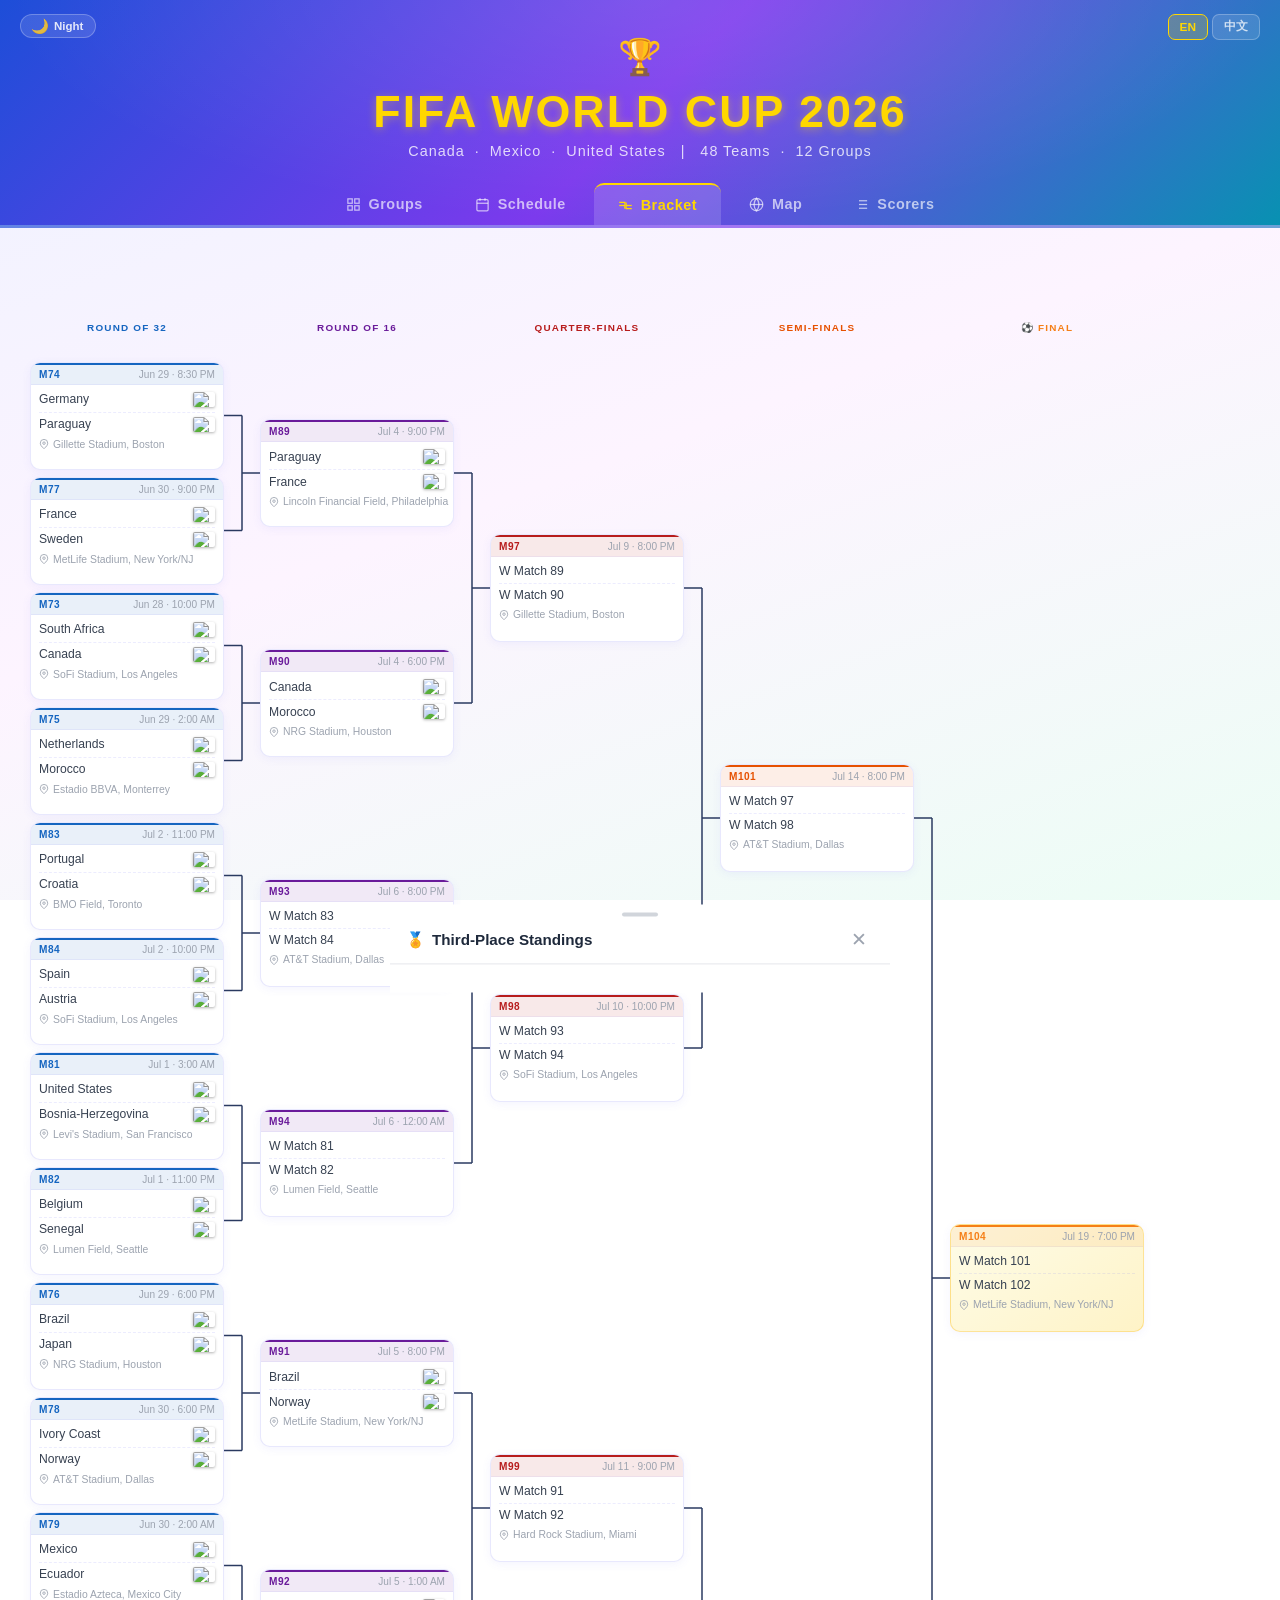
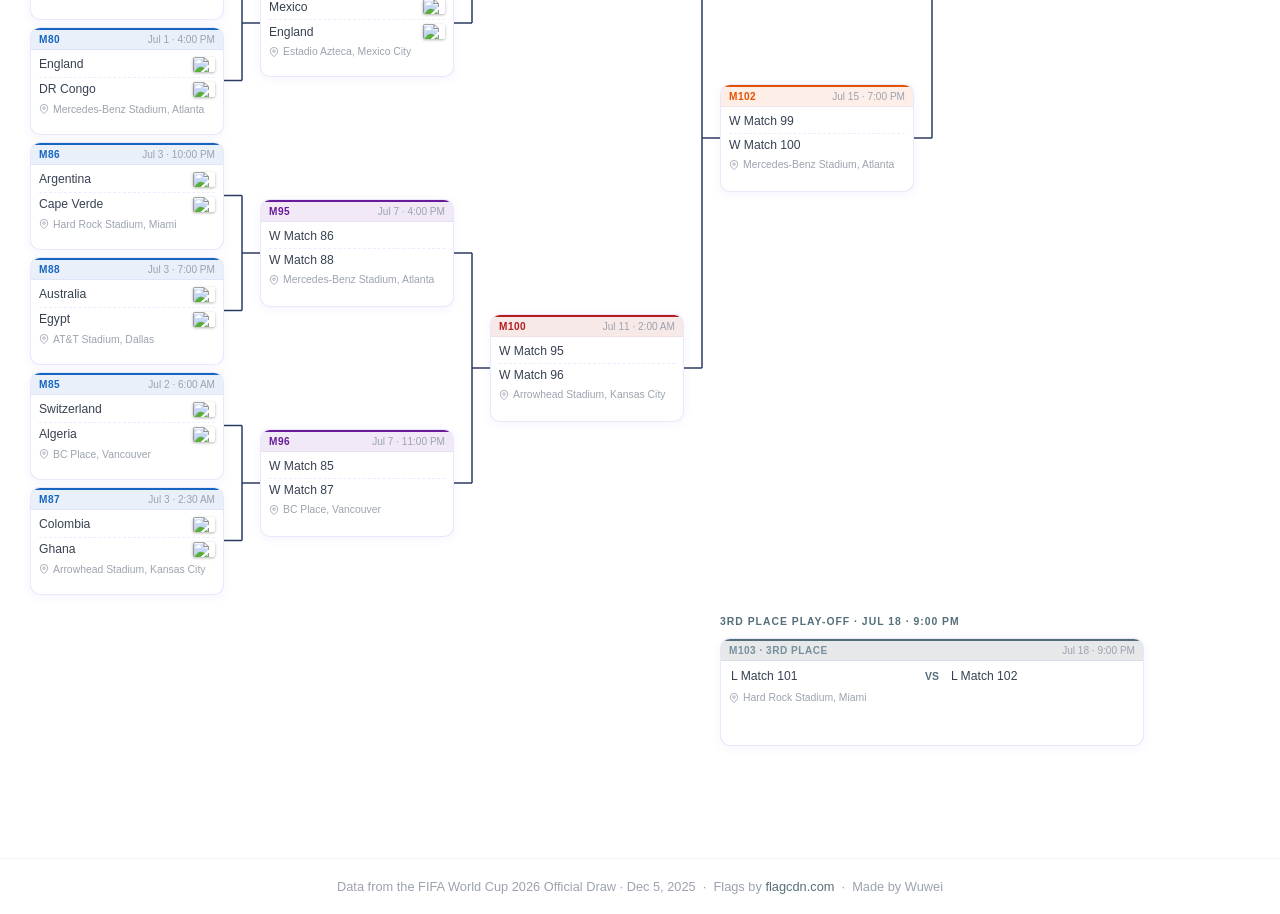
==== index.html @ 242009c0 "chore: add author credit in footer" ====
<!DOCTYPE html>
<html lang="en">
<head>
  <meta charset="UTF-8" />
  <meta name="viewport" content="width=device-width, initial-scale=1.0" />
  <title>FIFA World Cup 2026</title>
<link rel="stylesheet" href="css/style.css?v=20260630" />
  <link rel="stylesheet" href="https://unpkg.com/leaflet@1.9.4/dist/leaflet.css" />
  <script async src="https://pagead2.googlesyndication.com/pagead/js/adsbygoogle.js?client=ca-pub-4025123471197693"
       crossorigin="anonymous"></script>
</head>
<body>
<script>if(localStorage.getItem('wc_theme')==='night')document.body.classList.add('night');</script>

<header>
  <div class="theme-toggle">
    <button class="theme-btn" id="themeBtn" onclick="toggleTheme()">
      <span class="theme-icon">🌙</span>
      <span class="theme-label" id="themeLabel">夜间</span>
    </button>
  </div>
  <div class="lang-toggle" id="langToggle">
    <button class="lang-btn active" data-lang="en">EN</button>
    <button class="lang-btn" data-lang="zh">中文</button>
  </div>
  <div class="header-content">
    <span class="trophy">🏆</span>
    <h1>FIFA WORLD CUP 2026</h1>
    <p id="headerSubtitle">Canada &nbsp;·&nbsp; Mexico &nbsp;·&nbsp; United States &nbsp;&nbsp;|&nbsp;&nbsp; 48 Teams &nbsp;·&nbsp; 12 Groups</p>
  </div>
  <div class="tabs">
    <button class="tab-btn" data-tab="groups">
      <svg width="15" height="15" fill="none" stroke="currentColor" stroke-width="2" viewBox="0 0 24 24"><rect x="3" y="3" width="7" height="7"/><rect x="14" y="3" width="7" height="7"/><rect x="3" y="14" width="7" height="7"/><rect x="14" y="14" width="7" height="7"/></svg>
      <span class="tab-label">Groups</span>
    </button>
    <button class="tab-btn" data-tab="schedule">
      <svg width="15" height="15" fill="none" stroke="currentColor" stroke-width="2" viewBox="0 0 24 24"><rect x="3" y="4" width="18" height="18" rx="2"/><line x1="16" y1="2" x2="16" y2="6"/><line x1="8" y1="2" x2="8" y2="6"/><line x1="3" y1="10" x2="21" y2="10"/></svg>
      <span class="tab-label">Schedule</span>
    </button>
    <button class="tab-btn active" data-tab="bracket">
      <svg width="15" height="15" fill="none" stroke="currentColor" stroke-width="2" viewBox="0 0 24 24"><polyline points="22 17 13 17 13 7"/><polyline points="2 7 11 7 11 17"/><line x1="13" y1="12" x2="22" y2="12"/><line x1="2" y1="12" x2="11" y2="12"/></svg>
      <span class="tab-label">Bracket</span>
    </button>
    <button class="tab-btn" data-tab="map">
      <svg width="15" height="15" fill="none" stroke="currentColor" stroke-width="2" viewBox="0 0 24 24"><circle cx="12" cy="12" r="10"/><line x1="2" y1="12" x2="22" y2="12"/><path d="M12 2a15.3 15.3 0 014 10 15.3 15.3 0 01-4 10 15.3 15.3 0 01-4-10 15.3 15.3 0 014-10z"/></svg>
      <span class="tab-label">Map</span>
    </button>
    <button class="tab-btn" data-tab="scorers">
      <svg width="15" height="15" fill="none" stroke="currentColor" stroke-width="2" viewBox="0 0 24 24"><line x1="8" y1="6" x2="21" y2="6"/><line x1="8" y1="12" x2="21" y2="12"/><line x1="8" y1="18" x2="21" y2="18"/><line x1="3" y1="6" x2="3.01" y2="6"/><line x1="3" y1="12" x2="3.01" y2="12"/><line x1="3" y1="18" x2="3.01" y2="18"/></svg>
      <span class="tab-label">Scorers</span>
    </button>
  </div>
</header>

<div id="matchday-strip" class="matchday-strip" style="display:none"></div>

<main>

  <!-- ── GROUPS VIEW ── -->
  <div class="view" id="view-groups">
    <button class="t3-bar-btn" onclick="openThirdsPanel()">
      <svg width="18" height="18" fill="none" stroke="currentColor" stroke-width="2.2" viewBox="0 0 24 24"><rect x="2" y="10" width="6" height="12" rx="1"/><rect x="9" y="4" width="6" height="18" rx="1"/><rect x="16" y="7" width="6" height="15" rx="1"/></svg>
      <span class="t3-bar-main" id="t3-bar-label">3rd Place Standings &nbsp;·&nbsp; Top 8 advance to knockout</span>
      <span class="t3-bar-arr">›</span>
    </button>
    <p class="hint">Click any group card to see the match schedule</p>
    <div class="grid">

      <div class="group-card g-a" data-group="A">
        <div class="group-header"><div class="group-letter">A</div><div><div class="group-title">Group A</div></div></div>
        <div class="card-footer"><svg width="12" height="12" fill="none" stroke="currentColor" stroke-width="2" viewBox="0 0 24 24"><circle cx="12" cy="12" r="10"/><polyline points="12 6 12 12 16 14"/></svg>Jun 11 – Jun 24</div>
      </div>

      <div class="group-card g-b" data-group="B">
        <div class="group-header"><div class="group-letter">B</div><div><div class="group-title">Group B</div></div></div>
        <div class="card-footer"><svg width="12" height="12" fill="none" stroke="currentColor" stroke-width="2" viewBox="0 0 24 24"><circle cx="12" cy="12" r="10"/><polyline points="12 6 12 12 16 14"/></svg>Jun 12 – Jun 24</div>
      </div>

      <div class="group-card g-c" data-group="C">
        <div class="group-header"><div class="group-letter">C</div><div><div class="group-title">Group C</div></div></div>
        <div class="card-footer"><svg width="12" height="12" fill="none" stroke="currentColor" stroke-width="2" viewBox="0 0 24 24"><circle cx="12" cy="12" r="10"/><polyline points="12 6 12 12 16 14"/></svg>Jun 13 – Jun 24</div>
      </div>

      <div class="group-card g-d" data-group="D">
        <div class="group-header"><div class="group-letter">D</div><div><div class="group-title">Group D</div></div></div>
        <div class="card-footer"><svg width="12" height="12" fill="none" stroke="currentColor" stroke-width="2" viewBox="0 0 24 24"><circle cx="12" cy="12" r="10"/><polyline points="12 6 12 12 16 14"/></svg>Jun 12 – Jun 25</div>
      </div>

      <div class="group-card g-e" data-group="E">
        <div class="group-header"><div class="group-letter">E</div><div><div class="group-title">Group E</div></div></div>
        <div class="card-footer"><svg width="12" height="12" fill="none" stroke="currentColor" stroke-width="2" viewBox="0 0 24 24"><circle cx="12" cy="12" r="10"/><polyline points="12 6 12 12 16 14"/></svg>Jun 14 – Jun 25</div>
      </div>

      <div class="group-card g-f" data-group="F">
        <div class="group-header"><div class="group-letter">F</div><div><div class="group-title">Group F</div></div></div>
        <div class="card-footer"><svg width="12" height="12" fill="none" stroke="currentColor" stroke-width="2" viewBox="0 0 24 24"><circle cx="12" cy="12" r="10"/><polyline points="12 6 12 12 16 14"/></svg>Jun 14 – Jun 25</div>
      </div>

      <div class="group-card g-g" data-group="G">
        <div class="group-header"><div class="group-letter">G</div><div><div class="group-title">Group G</div></div></div>
        <div class="card-footer"><svg width="12" height="12" fill="none" stroke="currentColor" stroke-width="2" viewBox="0 0 24 24"><circle cx="12" cy="12" r="10"/><polyline points="12 6 12 12 16 14"/></svg>Jun 15 – Jun 26</div>
      </div>

      <div class="group-card g-h" data-group="H">
        <div class="group-header"><div class="group-letter">H</div><div><div class="group-title">Group H</div></div></div>
        <div class="card-footer"><svg width="12" height="12" fill="none" stroke="currentColor" stroke-width="2" viewBox="0 0 24 24"><circle cx="12" cy="12" r="10"/><polyline points="12 6 12 12 16 14"/></svg>Jun 15 – Jun 26</div>
      </div>

      <div class="group-card g-i" data-group="I">
        <div class="group-header"><div class="group-letter">I</div><div><div class="group-title">Group I</div></div></div>
        <div class="card-footer"><svg width="12" height="12" fill="none" stroke="currentColor" stroke-width="2" viewBox="0 0 24 24"><circle cx="12" cy="12" r="10"/><polyline points="12 6 12 12 16 14"/></svg>Jun 16 – Jun 26</div>
      </div>

      <div class="group-card g-j" data-group="J">
        <div class="group-header"><div class="group-letter">J</div><div><div class="group-title">Group J</div></div></div>
        <div class="card-footer"><svg width="12" height="12" fill="none" stroke="currentColor" stroke-width="2" viewBox="0 0 24 24"><circle cx="12" cy="12" r="10"/><polyline points="12 6 12 12 16 14"/></svg>Jun 16 – Jun 27</div>
      </div>

      <div class="group-card g-k" data-group="K">
        <div class="group-header"><div class="group-letter">K</div><div><div class="group-title">Group K</div></div></div>
        <div class="card-footer"><svg width="12" height="12" fill="none" stroke="currentColor" stroke-width="2" viewBox="0 0 24 24"><circle cx="12" cy="12" r="10"/><polyline points="12 6 12 12 16 14"/></svg>Jun 17 – Jun 27</div>
      </div>

      <div class="group-card g-l" data-group="L">
        <div class="group-header"><div class="group-letter">L</div><div><div class="group-title">Group L</div></div></div>
        <div class="card-footer"><svg width="12" height="12" fill="none" stroke="currentColor" stroke-width="2" viewBox="0 0 24 24"><circle cx="12" cy="12" r="10"/><polyline points="12 6 12 12 16 14"/></svg>Jun 17 – Jun 27</div>
      </div>

    </div>
  </div>

  <!-- ── SCHEDULE VIEW ── -->
  <div class="view" id="view-schedule"></div>

  <!-- ── BRACKET VIEW ── -->
  <div class="view active" id="view-bracket"></div>

  <!-- ── SCORERS VIEW ── -->
  <div class="view" id="view-scorers"></div>

  <!-- ── MAP VIEW ── -->
  <div class="view" id="view-map">
    <div id="map-sidebar">
      <div id="map-sidebar-content"></div>
    </div>
    <div id="wc-map"></div>
  </div>

</main>

<!-- MODAL -->
<div class="overlay" id="overlay">
  <div class="modal">
    <div class="modal-header">
      <div class="modal-letter" id="modalLetter"></div>
      <div class="modal-title"><h2 id="modalTitle"></h2><p id="modalSubtitle"></p></div>
      <button class="modal-close" id="modalClose">&#x2715;</button>
    </div>
    <div class="standings-section">
      <h3 id="standingsTitle">Standings</h3>
      <div id="standingsTable"></div>
    </div>
    <div class="matches-section">
      <h3 id="matchScheduleH3">Match Schedule (local time)</h3>
      <div id="matchList"></div>
    </div>
  </div>
</div>

<footer>
  Data from the FIFA World Cup 2026 Official Draw · Dec 5, 2025 &nbsp;·&nbsp;
  Flags by <a href="https://flagcdn.com" style="color:#546e7a;text-decoration:none">flagcdn.com</a>
  &nbsp;·&nbsp; Made by Wuwei
</footer>

<!-- FLIGHT PICKER MODAL -->
<div class="overlay" id="flightPickerOverlay">
  <div class="modal fp-modal">
    <div class="modal-header">
      <div class="modal-letter" style="background:linear-gradient(135deg,#4f46e5,#7c3aed);font-size:1.3rem;line-height:1">✈️</div>
      <div class="modal-title">
        <h2 id="fpTitle">Book Flights</h2>
        <p id="fpSub">Choose your departure airport</p>
      </div>
      <button class="modal-close" id="flightPickerClose">×</button>
    </div>
    <div class="fp-body">
      <div class="fp-dest-row">
        <span class="fp-dest-icon">🏟️</span>
        <div>
          <div class="fp-dest-label" id="fpDestLabel">Flying to</div>
          <div class="fp-dest-city" id="fpDestCity">—</div>
        </div>
      </div>
      <label class="fp-field-label" for="fpDepSelect" id="fpDepLabel">Departure City</label>
      <div class="fp-select-wrap">
        <select id="fpDepSelect" class="fp-select"></select>
        <svg class="fp-chevron" width="14" height="14" fill="none" stroke="currentColor" stroke-width="2.5" viewBox="0 0 24 24"><polyline points="6 9 12 15 18 9"/></svg>
      </div>
      <label class="fp-remember-row">
        <input type="checkbox" id="fpRemember">
        <span id="fpRememberLabel">Remember my departure city</span>
      </label>
      <button class="fp-go-btn" onclick="doFlightSearch()" id="fpGoBtn">🔍 Search Flights</button>
    </div>
  </div>
</div>

<!-- BRACKET TOOLTIP -->
<div id="ticket-tip" class="ticket-tip">
  <div class="tip-header">🎫 Ticket Info</div>
  <div class="tip-price">From <span id="tip-amount"></span></div>
  <div class="tip-cats">Multiple price categories available</div>
  <div class="tip-actions">
    <a id="tip-link"   href="#" class="tip-btn"             target="_blank" rel="noopener">🎫 Tickets</a>
    <a id="tip-hotel"  href="#" class="tip-btn tip-hotel-btn"  target="_blank" rel="noopener">🏨 Hotel</a>
    <a id="tip-flight" href="#" class="tip-btn tip-flight-btn" onclick="event.preventDefault();closeTicketTip();openFlightPicker(this.dataset.dest,this.dataset.date)">✈️ Flights</a>
  </div>
</div>

<!-- THIRDS PANEL -->
<div id="thirds-overlay" class="thirds-overlay" onclick="closeThirdsPanel()"></div>
<div id="thirds-panel" class="thirds-panel">
  <div class="t3-drag-handle"></div>
  <div class="t3-panel-hd">
    <div class="t3-panel-title">
      <span>🏅</span><span id="thirds-panel-title">Third-Place Standings</span>
    </div>
    <button class="t3-close-btn" onclick="closeThirdsPanel()">&#x2715;</button>
  </div>
  <div id="thirds-content" class="t3-content"></div>
</div>

<!-- Scripts load order: data → helpers → views → app → map → scorers → thirds -->
<script src="https://unpkg.com/leaflet@1.9.4/dist/leaflet.js"></script>
<script src="js/data.js?v=20260630"></script>
<script src="js/helpers.js?v=20260630"></script>
<script src="js/schedule.js?v=20260630"></script>
<script src="js/bracket.js?v=20260630"></script>
<script src="js/scorers.js?v=20260630"></script>
<script src="js/thirds.js?v=20260630"></script>
<script src="js/app.js?v=20260630"></script>
<script src="js/map.js?v=20260630"></script>

</body>
</html>
---- css/style.css ----
* { box-sizing: border-box; margin: 0; padding: 0; }
body {
  font-family: 'Segoe UI', Arial, sans-serif;
  background: linear-gradient(160deg, #eef2ff 0%, #fdf4ff 50%, #ecfdf5 100%);
  background-attachment: fixed;
  color: #1e2a5e;
  min-height: 100vh;
}

/* ── HEADER ─────────────────────────────────── */
header {
  background: linear-gradient(135deg, #1d4ed8 0%, #7c3aed 50%, #0891b2 100%);
  padding: 36px 20px 0; text-align: center;
  border-bottom: 3px solid rgba(255,255,255,.3); position: relative; overflow: hidden;
}
header::before {
  content:''; position:absolute; inset:0;
  background: radial-gradient(ellipse at 50% 0%, rgba(255,255,255,.12) 0%, transparent 70%);
  pointer-events:none;
}
.header-content { position: relative; }
.trophy { font-size: 2.2rem; display: block; margin-bottom: 8px; }
header h1 {
  font-size: clamp(1.6rem,4.5vw,2.8rem); font-weight: 800; letter-spacing: 2px;
  color: #ffd700; text-shadow: 0 2px 10px rgba(255,215,0,.4);
}
header p { margin-top: 6px; font-size: .9rem; color: rgba(255,255,255,.8); letter-spacing: 1px; position: relative; }

/* ── LANGUAGE TOGGLE ────────────────────────── */
.lang-toggle {
  position: absolute;
  top: 14px;
  right: 20px;
  display: flex;
  gap: 4px;
  z-index: 10;
}
.lang-btn {
  background: rgba(255,255,255,.12);
  border: 1px solid rgba(255,255,255,.25);
  color: rgba(255,255,255,.75);
  border-radius: 7px;
  padding: 4px 11px;
  font-size: .74rem;
  font-weight: 700;
  cursor: pointer;
  font-family: inherit;
  transition: background .15s, border-color .15s, color .15s;
}
.lang-btn:hover { color: #fff; border-color: rgba(255,255,255,.5); }
.lang-btn.active {
  background: rgba(255,215,0,.2);
  border-color: #ffd700;
  color: #ffd700;
}

/* ── TABS ────────────────────────────────────── */
.tabs { display: flex; justify-content: center; gap: 4px; margin-top: 24px; position: relative; }
.tab-btn {
  background: transparent; border: none; color: rgba(255,255,255,.65);
  font-size: .9rem; font-weight: 600; letter-spacing: .5px;
  padding: 12px 24px; cursor: pointer; border-radius: 10px 10px 0 0;
  transition: background .2s, color .2s; display: flex; align-items: center; gap: 8px;
}
.tab-btn:hover { color: #fff; background: rgba(255,255,255,.1); }
.tab-btn.active { color: #ffd700; background: rgba(255,255,255,.15); border-top: 2px solid #ffd700; }

/* ── MAIN ────────────────────────────────────── */
main { max-width: 1400px; margin: 0 auto; padding: 36px 20px 60px; }
.view { display: none; }
.view.active { display: block; }
.hint { text-align: center; color: #9ca3af; font-size: .82rem; margin-bottom: 28px; letter-spacing: .4px; }

/* ── STANDINGS (mini on card + full in modal) ─── */
.standings-mini { overflow-x: auto; }
/* Mini standings — proper <table> so columns auto-align */
.sm-table { width: 100%; border-collapse: collapse; font-size: 1rem; }
.sm-table thead th {
  font-size: .8rem; font-weight: 700; text-transform: uppercase; letter-spacing: .4px;
  color: #9ca3af; text-align: center; padding: 10px 6px 8px;
  border-bottom: 1px solid rgba(99,102,241,.08); white-space: nowrap;
}
.sm-table .smt-c-pos  { width: 20px; }
.sm-table .smt-c-team { text-align: left; padding-left: 10px; width: auto; }
.sm-table .smt-c-pts  { width: 36px; }
.sm-table tbody tr { border-bottom: 1px solid rgba(99,102,241,.05); transition: background .15s; }
.sm-table tbody tr:last-child { border-bottom: none; }
.sm-table tbody tr.sq1,
.sm-table tbody tr.sq2 { border-left: 3px solid #16a34a; }
.sm-table tbody tr.sq3 { border-left: 3px solid #d97706; }
.sm-table tbody tr.sq4 { border-left: 3px solid transparent; }
.sm-table tbody tr:hover { background: rgba(99,102,241,.04); }
.sm-table tbody td { padding: 10px 5px; text-align: center; }
.smt-pos { font-size: .9rem; font-weight: 800; color: #9ca3af; }
.smt-pos.sq1, .smt-pos.sq2 { color: #16a34a; }
.smt-pos.sq3 { color: #d97706; }
.smt-team { text-align: left !important; padding-left: 10px !important; }
.smt-team-inner { display: flex; align-items: center; gap: 7px; }
.sm-flag { width: 30px; height: 20px; object-fit: cover; border-radius: 2px; flex-shrink: 0; }
.sm-name { font-size: 1rem; color: #374151; overflow: hidden; text-overflow: ellipsis; white-space: nowrap; }
.sm-host { font-size: .62rem; background: #ffd700; color: #000; padding: 1px 5px; border-radius: 20px; font-weight: 800; letter-spacing: .3px; white-space: nowrap; flex-shrink: 0; }
.st-host { font-size: .58rem; background: #ffd700; color: #000; padding: 1px 6px; border-radius: 20px; font-weight: 800; letter-spacing: .3px; white-space: nowrap; flex-shrink: 0; }
.smt-gd { font-weight: 600; color: #374151; }
.smt-pts { font-weight: 800; color: #4f46e5; }

.standings-section { padding: 18px 24px 4px; border-bottom: 1px solid rgba(99,102,241,.08); }
.standings-section > h3 {
  font-size: .7rem; font-weight: 700; text-transform: uppercase;
  letter-spacing: 1.5px; color: #9ca3af; margin-bottom: 10px;
}
.st-table { width: 100%; border-collapse: collapse; font-size: .82rem; }
.st-table thead tr { border-bottom: 1px solid rgba(99,102,241,.12); }
.st-table thead th {
  font-size: .63rem; font-weight: 700; text-transform: uppercase;
  letter-spacing: .5px; color: #9ca3af; padding: 4px 6px;
  text-align: center; white-space: nowrap;
}
.st-table thead th.st-th-team { text-align: left; }
.st-table tbody tr { border-bottom: 1px solid rgba(99,102,241,.06); transition: background .15s; }
.st-table tbody tr:last-child { border-bottom: none; }
.st-table tbody tr:hover { background: rgba(99,102,241,.04); }
.st-table tbody tr.sq1 { border-left: 3px solid #16a34a; }
.st-table tbody tr.sq2 { border-left: 3px solid #16a34a; }
.st-table tbody tr.sq3 { border-left: 3px solid #d97706; }
.st-table tbody tr.sq4 { border-left: 3px solid transparent; }
.st-table tbody td { padding: 7px 6px; text-align: center; color: #374151; }
.st-pos { font-weight: 700; color: #9ca3af; }
.st-td-team { text-align: left !important; }
.st-team-inner { display: flex; align-items: center; gap: 7px; }
.st-flag { width: 24px; height: 16px; object-fit: cover; border-radius: 2px; flex-shrink: 0; }
.st-team-inner span { font-weight: 500; color: #1e2a5e; }
.st-gd { font-weight: 600; }
.st-pts { font-weight: 800 !important; color: #4f46e5 !important; }

/* ── GROUP CARDS ─────────────────────────────── */
.grid { display: grid; grid-template-columns: repeat(auto-fill, minmax(360px,1fr)); gap: 24px; }
.group-card {
  background: #ffffff; border: 1px solid rgba(99,102,241,.15);
  border-radius: 16px; overflow: hidden; transition: transform .25s, box-shadow .25s; cursor: pointer;
  box-shadow: 0 4px 20px rgba(99,102,241,.08);
}
.group-card:hover { transform: translateY(-6px); box-shadow: 0 16px 40px rgba(99,102,241,.18), 0 0 0 2px rgba(99,102,241,.25); }
.group-header { padding: 16px 20px 12px; display: flex; align-items: center; gap: 14px; border-bottom: 1px solid rgba(99,102,241,.1); }
.group-letter { width:56px; height:56px; border-radius:50%; display:flex; align-items:center; justify-content:center; font-size:1.6rem; font-weight:800; flex-shrink:0; }
.group-title { font-size: 1.3rem; font-weight: 700; color: #1e2a5e; letter-spacing: .5px; }
.group-subtitle { font-size: .88rem; color: #818cf8; margin-top: 2px; }
.team-list { list-style: none; padding: 8px 0; }
.team-item { display:flex; align-items:center; gap:12px; padding:10px 20px; transition:background .2s; }
.team-item:hover { background: rgba(99,102,241,.04); }
.team-flag { width:36px; height:24px; object-fit:cover; border-radius:3px; flex-shrink:0; box-shadow:0 1px 4px rgba(0,0,0,.15); }
.team-name { font-size: .95rem; color: #374151; }
.host-badge { font-size:.65rem; background:#ffd700; color:#000; padding:1px 6px; border-radius:20px; font-weight:700; letter-spacing:.5px; margin-left:auto; }
.card-footer { padding:12px 20px 16px; border-top:1px solid rgba(99,102,241,.06); display:flex; align-items:center; gap:6px; color:#9ca3af; font-size:1rem; }
.g-a .group-letter{background:#b71c1c;color:#fff} .g-b .group-letter{background:#e65100;color:#fff}
.g-c .group-letter{background:#1b5e20;color:#fff} .g-d .group-letter{background:#0d47a1;color:#fff}
.g-e .group-letter{background:#4a148c;color:#fff} .g-f .group-letter{background:#006064;color:#fff}
.g-g .group-letter{background:#880e4f;color:#fff} .g-h .group-letter{background:#33691e;color:#fff}
.g-i .group-letter{background:#1a237e;color:#fff} .g-j .group-letter{background:#bf360c;color:#fff}
.g-k .group-letter{background:#37474f;color:#fff} .g-l .group-letter{background:#004d40;color:#fff}

/* ── SCHEDULE VIEW ───────────────────────────── */
.filter-row { display:flex; align-items:center; gap:14px; margin-bottom:30px; flex-wrap:wrap; }
.filter-label { font-size:.75rem; font-weight:700; text-transform:uppercase; letter-spacing:1px; color:#6b7280; white-space:nowrap; }
.dropdown-wrapper { position: relative; }
.dropdown-trigger {
  display:flex; align-items:center; gap:8px; background:#ffffff; border:1px solid rgba(99,102,241,.2);
  color:#374151; font-size:.88rem; font-weight:600; padding:9px 16px; border-radius:10px;
  cursor:pointer; transition:border-color .18s,background .18s; min-width:200px; justify-content:space-between;
}
.dropdown-trigger:hover, .dropdown-trigger.open { background:#f5f3ff; border-color:#818cf8; }
.dropdown-trigger.has-selection { border-color:#4f46e5; color:#4f46e5; }
.dropdown-trigger .trigger-left { display:flex; align-items:center; gap:7px; }
.chevron { transition:transform .2s; flex-shrink:0; opacity:.6; }
.dropdown-trigger.open .chevron { transform: rotate(180deg); }
.dropdown-panel {
  position:absolute; top:calc(100% + 6px); left:0; min-width:260px; background:#ffffff;
  border:1px solid rgba(99,102,241,.2); border-radius:14px; box-shadow:0 16px 40px rgba(99,102,241,.15);
  z-index:50; overflow:hidden; display:none; max-height:380px; overflow-y:auto;
}
.dropdown-panel.open { display:block; }
.dropdown-actions { display:flex; gap:8px; padding:12px 14px; border-bottom:1px solid rgba(99,102,241,.1); }
.dd-action { background:#f0f0ff; border:1px solid rgba(99,102,241,.15); color:#6366f1; font-size:.74rem; font-weight:600; padding:4px 12px; border-radius:6px; cursor:pointer; transition:background .15s,color .15s; }
.dd-action:hover { background:#ede9fe; color:#4f46e5; }
.dropdown-group { padding:8px 0; border-bottom:1px solid rgba(99,102,241,.06); }
.dropdown-group:last-child { border-bottom:none; }
.group-header-dd { display:flex; align-items:center; gap:8px; padding:6px 14px 4px; font-size:.7rem; font-weight:700; text-transform:uppercase; letter-spacing:1px; color:#9ca3af; }
.group-header-dd img { width:18px; height:12px; object-fit:cover; border-radius:2px; }
.city-option { display:flex; align-items:center; gap:10px; padding:7px 14px; cursor:pointer; transition:background .15s; }
.city-option:hover { background: rgba(99,102,241,.04); }
.city-option input[type=checkbox] { width:15px; height:15px; accent-color:#4f46e5; cursor:pointer; flex-shrink:0; }
.city-option .city-name { font-size:.85rem; color:#374151; flex:1; }
.city-count { font-size:.72rem; color:#9ca3af; background:#f0f0ff; padding:1px 7px; border-radius:10px; }
.selected-tags { display:flex; flex-wrap:wrap; gap:6px; margin-top:6px; }
.selected-tag { display:flex; align-items:center; gap:5px; background:#ede9fe; border:1px solid #a5b4fc; color:#4f46e5; font-size:.74rem; font-weight:600; padding:3px 8px 3px 10px; border-radius:20px; }
.tag-remove { cursor:pointer; opacity:.6; font-size:.85rem; line-height:1; padding:0 1px; transition:opacity .15s; }
.tag-remove:hover { opacity:1; }
.date-tag { display:flex; align-items:center; gap:5px; background:#ccfbf1; border:1px solid #5eead4; color:#0f766e; font-size:.74rem; font-weight:600; padding:3px 8px 3px 10px; border-radius:20px; }

.schedule-day { margin-bottom: 36px; }
.day-header { display:flex; align-items:center; gap:16px; margin-bottom:16px; }
.day-header-clickable { cursor: pointer; user-select: none; }
.day-chevron { flex-shrink: 0; color: #9ca3af; transition: transform .2s; }
.day-past:not(.collapsed) .day-chevron { transform: rotate(180deg); }
.day-past.collapsed .schedule-matches { display: none; }
.day-past.collapsed { margin-bottom: 12px; }
.day-past .day-label { opacity: .65; }
.sched-score { font-size: 1.15rem; font-weight: 900; color: #4f46e5; letter-spacing: 1px; background: #ede9fe; padding: 2px 8px; border-radius: 6px; }
.sched-vs.is-score { font-size: 1.5rem; font-weight: 900; color: #4f46e5; background: #ede9fe; padding: 4px 14px; border-radius: 8px; letter-spacing: 1px; }
.match-score { font-size: 1.1rem; font-weight: 800; color: #4f46e5; padding: 0 8px; }
.day-label { background:linear-gradient(135deg,#4f46e5,#7c3aed); border:1px solid #818cf8; border-radius:10px; padding:8px 18px; min-width:120px; text-align:center; }
.day-label .weekday { font-size:.7rem; text-transform:uppercase; letter-spacing:1px; color:rgba(255,255,255,.8); }
.day-label .date-str { font-size:1.05rem; font-weight:700; color:#fff; margin-top:2px; }
.day-divider { flex:1; height:1px; background:linear-gradient(to right,rgba(99,102,241,.3),transparent); }
.day-count { font-size:.75rem; color:#9ca3af; white-space:nowrap; }

.schedule-matches { display:grid; grid-template-columns:repeat(auto-fill,minmax(340px,1fr)); gap:12px; }
.sched-card { background:#ffffff; border:1px solid rgba(99,102,241,.12); border-radius:14px; padding:14px 16px; transition:border-color .2s,transform .2s; box-shadow:0 2px 12px rgba(99,102,241,.06); }
.sched-card:hover { border-color:#818cf8; transform:translateY(-2px); box-shadow:0 8px 24px rgba(99,102,241,.12); }
.sched-top { display:flex; align-items:center; justify-content:space-between; margin-bottom:12px; }
.group-pill { font-size:.65rem; font-weight:700; letter-spacing:1px; padding:2px 9px; border-radius:20px; color:#fff; }
.sched-time { font-size:.8rem; font-weight:600; color:#4f46e5; }
.sched-teams { display:flex; align-items:center; gap:10px; margin-bottom:10px; }
.sched-team { display:flex; align-items:center; gap:8px; flex:1; }
.sched-team.right { justify-content:flex-end; }
.sched-team img { width:32px; height:21px; object-fit:cover; border-radius:3px; flex-shrink:0; box-shadow:0 1px 4px rgba(0,0,0,.15); }
.sched-team span { font-size:.88rem; font-weight:600; color:#1e2a5e; }
.sched-vs { font-size:.72rem; font-weight:700; color:#9ca3af; background:#f3f4f6; padding:3px 8px; border-radius:6px; flex-shrink:0; }
.sched-venue { display:flex; align-items:center; gap:5px; font-size:.76rem; color:#9ca3af; flex-wrap:wrap; }
.venue-stadium { color:#4f46e5; font-weight:600; }
.venue-sep     { color:#d1d5db; }
.venue-city    { color:#9ca3af; }
.meta-item .venue-stadium { color:#4f46e5; font-weight:600; }
.meta-item .venue-city    { color:#9ca3af; }

.stage-divider { display:flex; align-items:center; gap:16px; margin: 40px 0 32px; }
.stage-divider-line { flex:1; height:1px; background:linear-gradient(to right,transparent,rgba(99,102,241,.3),transparent); }
.stage-divider-label { font-size:.7rem; font-weight:700; text-transform:uppercase; letter-spacing:2px; color:#4f46e5; white-space:nowrap; padding:6px 14px; border:1px solid rgba(99,102,241,.25); border-radius:20px; }

.no-results { text-align:center; padding:60px 20px; color:#9ca3af; font-size:.95rem; }

.hide-finished-row { margin-bottom:18px; }
.hide-finished-btn {
  background: none;
  border: 1px solid rgba(99,102,241,.3);
  color: #6b7280;
  border-radius: 20px;
  padding: 5px 16px;
  font-size: .78rem;
  font-family: inherit;
  cursor: pointer;
  transition: all .15s;
}
.hide-finished-btn:hover { border-color:#4f46e5; color:#4f46e5; }
.hide-finished-btn.active { background:#4f46e5; border-color:#4f46e5; color:#fff; }

/* ── BRACKET VIEW ────────────────────────────── */
.bracket-outer { overflow-x: auto; overflow-y: auto; padding: 50px 10px 40px; }
.bracket-wrap { position: relative; }

.br-round-label {
  position: absolute; text-align: center;
  font-size: .62rem; font-weight: 700; text-transform: uppercase; letter-spacing: 1.2px;
}

.br-card {
  position: absolute; background: #ffffff; border: 1px solid rgba(99,102,241,.15);
  border-radius: 10px; overflow: hidden; transition: border-color .2s, box-shadow .2s; cursor: default;
  box-shadow: 0 2px 10px rgba(99,102,241,.07);
}
.br-card:hover { border-color: #818cf8; box-shadow: 0 4px 16px rgba(99,102,241,.15); }
.br-card-header { display:flex; justify-content:space-between; align-items:center; padding:4px 8px; font-size:.63rem; border-bottom: 1px solid rgba(99,102,241,.08); }
.br-match-id { font-weight:800; letter-spacing:.5px; }
.br-match-date { color:#9ca3af; }
.br-card-teams { padding: 5px 8px 2px; }
.br-team { display:flex; align-items:center; justify-content:space-between; gap:4px; font-size:.76rem; color:#374151; padding:2px 0; }
.br-team + .br-team { border-top:1px dashed rgba(99,102,241,.12); margin-top:3px; padding-top:4px; }
.br-team-name { white-space:nowrap; overflow:hidden; text-overflow:ellipsis; min-width:0; flex:1; }
.br-team-flag { width:22px; height:15px; object-fit:cover; border-radius:2px; box-shadow:0 1px 3px rgba(0,0,0,.3); flex-shrink:0; }
.br-venue { display:flex; align-items:center; gap:4px; font-size:.65rem; color:#9ca3af; padding:3px 8px 5px; white-space:nowrap; overflow:hidden; text-overflow:ellipsis; }
.br-final-card { background: linear-gradient(145deg,#fefce8,#fef3c7); border-color:#fbbf2466; }
.br-final-card .br-card-header { background: rgba(251,191,36,.1); }
.br-3rd-section { position: absolute; }
.br-3rd-label { font-size:.62rem; font-weight:700; color:#9ca3af; text-transform:uppercase; letter-spacing:1px; }

/* ── MODAL ───────────────────────────────────── */
.overlay { position:fixed; inset:0; background:rgba(30,42,94,.55); backdrop-filter:blur(4px); z-index:100; display:flex; align-items:center; justify-content:center; padding:20px; opacity:0; pointer-events:none; transition:opacity .25s; }
.overlay.open { opacity:1; pointer-events:all; }
.modal { background:#ffffff; border:1px solid rgba(99,102,241,.2); border-radius:20px; width:100%; max-width:620px; max-height:90vh; overflow-y:auto; transform:translateY(20px) scale(.97); transition:transform .25s; box-shadow:0 24px 60px rgba(99,102,241,.15); }
.overlay.open .modal { transform:translateY(0) scale(1); }
.modal-header { padding:22px 24px 18px; display:flex; align-items:center; gap:16px; border-bottom:1px solid rgba(99,102,241,.12); position:sticky; top:0; background:#ffffff; z-index:1; }
.modal-letter { width:52px; height:52px; border-radius:50%; display:flex; align-items:center; justify-content:center; font-size:1.5rem; font-weight:800; flex-shrink:0; }
.modal-title { flex:1; }
.modal-title h2 { font-size:1.2rem; font-weight:700; color:#1e2a5e; }
.modal-title p { font-size:.8rem; color:#818cf8; margin-top:3px; }
.modal-close { background:#f0f0ff; border:none; color:#6366f1; width:36px; height:36px; border-radius:50%; font-size:1.2rem; cursor:pointer; display:flex; align-items:center; justify-content:center; transition:background .2s,color .2s; flex-shrink:0; }
.modal-close:hover { background:#ede9fe; color:#4f46e5; }
.matches-section { padding:20px 24px 24px; }
.matches-section h3 { font-size:.7rem; font-weight:700; text-transform:uppercase; letter-spacing:1.5px; color:#9ca3af; margin-bottom:14px; }
.match-card { background:#f8f9ff; border:1px solid rgba(99,102,241,.1); border-radius:12px; padding:14px 16px; margin-bottom:10px; transition:border-color .2s; }
.match-card:last-child { margin-bottom:0; }
.match-card:hover { border-color:#818cf8; }
.match-teams { display:flex; align-items:center; gap:10px; margin-bottom:10px; }
.match-team { display:flex; align-items:center; gap:8px; flex:1; }
.match-team.right { justify-content:flex-end; }
.match-team img { width:30px; height:20px; object-fit:cover; border-radius:2px; flex-shrink:0; box-shadow:0 1px 4px rgba(0,0,0,.15); }
.match-team span { font-size:.9rem; font-weight:600; color:#1e2a5e; }
.match-vs { font-size:.75rem; font-weight:700; color:#9ca3af; background:#f3f4f6; padding:3px 8px; border-radius:6px; flex-shrink:0; }
.match-meta { display:flex; gap:16px; flex-wrap:wrap; }
.meta-item { display:flex; align-items:center; gap:5px; font-size:.78rem; color:#6b7280; }

footer { text-align:center; padding:20px; font-size:.8rem; color:#9ca3af; border-top:1px solid rgba(99,102,241,.08); }

.team-option-flag { width: 24px; height: 16px; object-fit: cover; border-radius: 2px; flex-shrink: 0; margin-right: 2px; }
.team-dropdown-panel { max-height: 280px; overflow-y: auto; }

/* ── FLOATING TICKET TOOLTIP ─────────────────── */
.ticket-tip {
  position: fixed;
  z-index: 9999;
  background: #ffffff;
  border: 1px solid rgba(99,102,241,.3);
  border-radius: 14px;
  padding: 16px 18px;
  min-width: 290px;
  max-width: 330px;
  box-shadow: 0 16px 40px rgba(99,102,241,.18);
  pointer-events: none;
  opacity: 0;
  transform: translateY(6px) scale(.97);
  transition: opacity .16s ease, transform .16s ease;
  user-select: none;
}
.ticket-tip.visible {
  opacity: 1;
  transform: translateY(0) scale(1);
  pointer-events: all;
}
.tip-header {
  font-size: .68rem;
  font-weight: 700;
  text-transform: uppercase;
  letter-spacing: 1.2px;
  color: #4f46e5;
  margin-bottom: 10px;
}
.tip-price {
  font-size: .88rem;
  color: #6b7280;
  margin-bottom: 3px;
}
#tip-amount {
  color: #4f46e5;
  font-size: 1.2rem;
  font-weight: 800;
}
.tip-cats {
  font-size: .71rem;
  color: #9ca3af;
  margin-bottom: 14px;
}
.tip-actions {
  display: flex;
  gap: 6px;
}
.tip-btn {
  flex: 1;
  text-align: center;
  text-decoration: none;
  font-size: .72rem;
  font-weight: 700;
  padding: 8px 4px;
  border-radius: 9px;
  letter-spacing: .3px;
  transition: background .15s;
  background: rgba(79,70,229,.08);
  border: 1px solid rgba(79,70,229,.3);
  color: #4f46e5;
}
.tip-btn:hover { background: rgba(79,70,229,.16); }
.tip-hotel-btn  { background: rgba(14,165,233,.07);  border-color: rgba(14,165,233,.35);  color: #0ea5e9; }
.tip-hotel-btn:hover  { background: rgba(14,165,233,.16); }
.tip-flight-btn { background: rgba(16,185,129,.07); border-color: rgba(16,185,129,.35); color: #10b981; }
.tip-flight-btn:hover { background: rgba(16,185,129,.16); }

/* ── CARD ACTION BUTTONS ROW ─────── */
.card-links {
  display: flex;
  gap: 6px;
  margin-top: 10px;
}
.card-link-btn {
  flex: 1;
  text-align: center;
  padding: 7px 4px;
  border-radius: 8px;
  text-decoration: none;
  font-size: .72rem;
  font-weight: 700;
  letter-spacing: .3px;
  transition: background .15s, border-color .15s;
}
.card-ticket-btn {
  background: rgba(79,70,229,.07);
  border: 1px solid rgba(79,70,229,.25);
  color: #4f46e5;
}
.card-ticket-btn:hover { background: rgba(79,70,229,.15); border-color: rgba(79,70,229,.45); }
.card-hotel-btn {
  background: rgba(14,165,233,.07);
  border: 1px solid rgba(14,165,233,.25);
  color: #0ea5e9;
}
.card-hotel-btn:hover { background: rgba(14,165,233,.15); border-color: rgba(14,165,233,.45); }
.card-flight-btn {
  background: rgba(16,185,129,.07);
  border: 1px solid rgba(16,185,129,.25);
  color: #10b981;
}
.card-flight-btn:hover { background: rgba(16,185,129,.15); border-color: rgba(16,185,129,.45); }

/* ── CALENDAR DATE FILTER ─────────────────────────────── */
.cal-panel {
  display: none;
  background: #f8f9ff;
  border: 1px solid rgba(99,102,241,.18);
  border-radius: 12px;
  padding: 14px 16px;
  margin-bottom: 12px;
}
.cal-panel.open { display: block; }
.cal-top-row {
  display: flex;
  align-items: center;
  justify-content: space-between;
  margin-bottom: 10px;
}
.cal-clear-btn {
  background: none;
  border: 1px solid rgba(99,102,241,.2);
  color: #6b7280;
  border-radius: 6px;
  padding: 3px 12px;
  font-size: .72rem;
  font-family: inherit;
  cursor: pointer;
  transition: border-color .15s, color .15s;
}
.cal-clear-btn:hover { border-color: #4f46e5; color: #4f46e5; }
.cal-months {
  display: flex;
  gap: 20px;
  flex-wrap: wrap;
}
.cal-block {
  flex: 1;
  min-width: 196px;
  max-width: 280px;
}
.cal-month-title {
  text-align: center;
  font-size: .72rem;
  font-weight: 700;
  color: #6b7280;
  text-transform: uppercase;
  letter-spacing: 1px;
  margin-bottom: 6px;
}
.cal-dow {
  display: grid;
  grid-template-columns: repeat(7, 1fr);
  margin-bottom: 3px;
}
.cal-dow span {
  text-align: center;
  font-size: .58rem;
  color: #9ca3af;
  font-weight: 700;
  padding: 2px 0;
}
.cal-cells {
  display: grid;
  grid-template-columns: repeat(7, 1fr);
  gap: 2px;
}
.cal-cell {
  aspect-ratio: 1;
  display: flex;
  flex-direction: column;
  align-items: center;
  justify-content: center;
  border-radius: 5px;
  border: 1px solid transparent;
}
.cal-cell .cal-num {
  font-size: .68rem;
  color: #d1d5db;
  line-height: 1;
}
.cal-match {
  cursor: pointer;
  background: rgba(79,70,229,.06);
  border-color: rgba(79,70,229,.18);
  transition: background .12s, border-color .12s;
}
.cal-match .cal-num {
  color: #374151;
  font-weight: 600;
}
.cal-cnt {
  font-size: .52rem;
  color: #4f46e5;
  font-weight: 700;
  line-height: 1;
  margin-top: 1px;
}
.cal-match:hover {
  background: rgba(79,70,229,.12);
  border-color: rgba(79,70,229,.4);
}
.cal-match.cal-selected {
  background: rgba(79,70,229,.18);
  border-color: #4f46e5;
}
.cal-match.cal-selected .cal-num { color: #4f46e5; }

/* ── MAP VIEW ────────────────────────────────────────────── */
#view-map.active {
  display: flex;
  height: calc(100vh - 190px);
  min-height: 500px;
  gap: 8px;
}
#map-sidebar {
  width: 0;
  min-width: 0;
  flex-shrink: 0;
  background: #ffffff;
  border-radius: 12px;
  border: 1px solid transparent;
  overflow-y: auto;
  overflow-x: hidden;
  transition: width .25s ease, min-width .25s ease, border-color .25s;
}
#map-sidebar.open {
  width: 380px;
  min-width: 380px;
  border-color: rgba(99,102,241,.2);
}
#map-sidebar-content { padding: 16px; min-width: 380px; }
#wc-map {
  flex: 1;
  height: 100%;
  min-width: 0;
  border-radius: 12px;
  border: 1px solid rgba(99,102,241,.2);
  overflow: hidden;
}
/* City name labels on map (divIcon approach) */
.wcm-wrap {
  display: flex;
  align-items: center;
  gap: 7px;
  cursor: pointer;
  white-space: nowrap;
  pointer-events: all;
}
.wcm-dot {
  width: 12px;
  height: 12px;
  border-radius: 50%;
  background: #ffd700;
  border: 2px solid #a16207;
  flex-shrink: 0;
  box-shadow: 0 0 6px rgba(255,215,0,.5);
  transition: background .15s, border-color .15s, transform .15s;
}
.wcm-label {
  font-size: 12px;
  font-weight: 700;
  color: #1e2a5e;
  letter-spacing: .25px;
  background: rgba(255,255,255,.88);
  padding: 2px 6px;
  border-radius: 4px;
}
.wcm-wrap.active .wcm-dot {
  background: #ff5252;
  border-color: #b71c1c;
  box-shadow: 0 0 10px rgba(255,82,82,.6);
  transform: scale(1.3);
}
.wcm-wrap:hover .wcm-dot { transform: scale(1.15); }

/* Map sidebar content */
.ms-header {
  display: flex;
  justify-content: space-between;
  align-items: flex-start;
  margin-bottom: 8px;
}
.ms-city    { font-size: 1.1rem; font-weight: 800; color: #4f46e5; margin-bottom: 2px; }
.ms-stadium { font-size: .7rem; color: #6b7280; }
.ms-close {
  background: #f3f4f6;
  border: 1px solid #e5e7eb;
  color: #6b7280;
  border-radius: 7px;
  width: 28px;
  height: 28px;
  cursor: pointer;
  font-size: 16px;
  font-weight: 700;
  line-height: 1;
  flex-shrink: 0;
  margin-right: 6px;
  transition: background .15s, border-color .15s, color .15s;
}
.ms-close:hover { background: rgba(239,68,68,.1); border-color: #ef4444; color: #ef4444; }
.ms-count {
  font-size: .7rem;
  color: #6b7280;
  background: rgba(79,70,229,.07);
  border: 1px solid rgba(79,70,229,.18);
  border-radius: 6px;
  padding: 3px 8px;
  display: inline-block;
  margin-bottom: 12px;
}
.ms-matches { display: flex; flex-direction: column; gap: 8px; }
.ms-match {
  background: #f8f9ff;
  border: 1px solid rgba(99,102,241,.12);
  border-radius: 10px;
  padding: 10px 12px;
}
.ms-match-top {
  display: flex;
  justify-content: space-between;
  align-items: center;
  margin-bottom: 6px;
}
.ms-pill {
  font-size: .58rem;
  font-weight: 700;
  text-transform: uppercase;
  letter-spacing: .5px;
  color: #fff;
  padding: 2px 7px;
  border-radius: 4px;
}
.ms-date   { font-size: .72rem; font-weight: 600; color: #3b82f6; }
.ms-teams  {
  display: flex;
  align-items: center;
  gap: 5px;
  font-size: .78rem;
  font-weight: 600;
  color: #374151;
  margin-bottom: 4px;
  flex-wrap: wrap;
}
.ms-vs     { font-size: .6rem; color: #9ca3af; font-weight: 700; }
.ms-time   { font-size: .75rem; font-weight: 700; color: #1e2a5e; margin-bottom: 8px; }
.ms-links  { display: flex; gap: 5px; }
.ms-btn {
  flex: 1;
  text-align: center;
  padding: 5px 4px;
  border-radius: 7px;
  text-decoration: none;
  font-size: .68rem;
  font-weight: 700;
  transition: background .15s;
}
.ms-ticket { background: rgba(79,70,229,.07); border: 1px solid rgba(79,70,229,.25); color: #4f46e5; }
.ms-ticket:hover { background: rgba(79,70,229,.15); }
.ms-hotel  { background: rgba(14,165,233,.07); border: 1px solid rgba(14,165,233,.25); color: #0ea5e9; }
.ms-hotel:hover  { background: rgba(14,165,233,.15); }
.ms-flight { background: rgba(16,185,129,.07); border: 1px solid rgba(16,185,129,.25); color: #10b981; }
.ms-flight:hover { background: rgba(16,185,129,.15); }

.wc-popup .leaflet-popup-content-wrapper {
  background: #ffffff;
  border: 1px solid rgba(99,102,241,.25);
  border-radius: 12px;
  color: #374151;
  box-shadow: 0 8px 32px rgba(99,102,241,.18);
  padding: 0;
}
.wc-popup .leaflet-popup-content {
  margin: 0;
  width: auto !important;
}
.wc-popup .leaflet-popup-tip-container { display: none; }
.wc-popup .leaflet-popup-close-button { color: #6b7280 !important; top: 8px; right: 10px; font-size: 18px; }
.wc-popup .leaflet-popup-close-button:hover { color: #4f46e5 !important; }
.mp-popup {
  padding: 14px 16px;
  max-height: 380px;
  overflow-y: auto;
  min-width: 260px;
}
.mp-city-name {
  font-size: 1.05rem;
  font-weight: 800;
  color: #4f46e5;
  margin-bottom: 2px;
}
.mp-stadium-name {
  font-size: .7rem;
  color: #6b7280;
  margin-bottom: 8px;
}
.mp-match-count {
  font-size: .7rem;
  color: #6b7280;
  background: rgba(79,70,229,.07);
  border: 1px solid rgba(79,70,229,.18);
  border-radius: 6px;
  padding: 3px 8px;
  display: inline-block;
  margin-bottom: 10px;
}
.mp-match-list { display: flex; flex-direction: column; gap: 7px; }
.mp-match {
  background: #f8f9ff;
  border: 1px solid rgba(99,102,241,.12);
  border-radius: 8px;
  padding: 7px 10px;
}
.mp-match-top {
  display: flex;
  justify-content: space-between;
  align-items: center;
  margin-bottom: 4px;
}
.mp-label { font-size: .58rem; font-weight: 700; color: #ffd700; text-transform: uppercase; letter-spacing: .5px; }
.mp-date  { font-size: .62rem; color: #6b7280; }
.mp-teams {
  display: flex;
  align-items: center;
  gap: 4px;
  font-size: .74rem;
  color: #374151;
  font-weight: 600;
  margin-bottom: 3px;
  flex-wrap: wrap;
}
.mp-vs   { font-size: .58rem; color: #9ca3af; font-weight: 700; }
.mp-time { font-size: .62rem; color: #9ca3af; }


/* ═══════════════════════════════════════════════════════════
   MOBILE  (≤ 640px)
═══════════════════════════════════════════════════════════ */
@media (max-width: 640px) {

  /* ── Header ── */
  header { padding: 18px 14px 0; }
  .trophy { font-size: 1.6rem; margin-bottom: 4px; }
  header h1 { font-size: clamp(1.15rem, 6vw, 1.6rem); letter-spacing: 1px; }
  header p  { font-size: .68rem; letter-spacing: .4px; margin-top: 4px; }
  .tabs     { margin-top: 14px; gap: 2px; }
  .tab-btn  { padding: 8px 10px; font-size: .72rem; gap: 4px; }
  .tab-btn svg { width: 13px; height: 13px; }

  /* ── Main ── */
  main { padding: 16px 10px 40px; }

  /* ── Group cards ── */
  .grid { grid-template-columns: 1fr; gap: 12px; }
  .group-header { padding: 12px 14px 10px; gap: 10px; }
  .group-letter { width: 38px; height: 38px; font-size: 1.1rem; }
  .group-title  { font-size: .92rem; }
  .team-item    { padding: 8px 14px; gap: 9px; }
  .team-flag    { width: 28px; height: 19px; }
  .team-name    { font-size: .82rem; }
  .card-footer  { padding: 8px 14px 10px; font-size: .7rem; }

  /* ── Modal ── */
  .modal { margin: 12px; border-radius: 14px; max-height: 90vh; }
  .modal-header { padding: 14px 16px; }
  .match-card   { padding: 12px 14px; }
  .match-teams  { gap: 6px; }
  .match-meta   { gap: 8px; }

  /* ── Schedule filter ── */
  .filter-row { gap: 8px; margin-bottom: 20px; }
  .dropdown-trigger { min-width: 0; padding: 8px 12px; font-size: .8rem; }

  /* ── Calendar ── */
  .cal-block { min-width: 130px; }
  .cal-month-title { font-size: .65rem; }
  .cal-cell .cal-num { font-size: .6rem; }
  .cal-cnt { font-size: .48rem; }

  /* ── Schedule cards ── */
  .schedule-matches { grid-template-columns: 1fr; }
  .sched-card       { padding: 12px 14px; }
  .sched-team span  { font-size: .8rem; }
  .card-link-btn    { font-size: .66rem; padding: 6px 3px; }

  /* ── Bracket tooltip ── */
  .ticket-tip { min-width: 260px; max-width: calc(100vw - 24px); }
  .tip-btn    { font-size: .66rem; padding: 7px 3px; }

  /* ── MAP: stack vertically instead of side-by-side ── */
  #view-map.active {
    flex-direction: column;
    height: auto;
    min-height: 0;
    gap: 8px;
  }
  #wc-map {
    height: 45vh;
    min-height: 240px;
    width: 100%;
    flex: none;
  }
  #map-sidebar {
    width: 100% !important;
    min-width: 0 !important;
    max-height: 0;
    border-radius: 12px;
    border-color: transparent;
    transition: max-height .3s ease, border-color .3s;
    overflow: hidden;
  }
  #map-sidebar.open {
    width: 100% !important;
    min-width: 0 !important;
    max-height: 60vh;
    overflow-y: auto;
    border-color: rgba(99,102,241,.2);
  }
  #map-sidebar-content { min-width: 0; padding: 14px 12px; }
  .ms-city    { font-size: .95rem; }
  .ms-links   { flex-wrap: wrap; }
  .ms-btn     { min-width: 60px; flex: none; }
}

/* ── Tablet / landscape phone (641px – 900px) ── */
@media (max-width: 900px) and (min-width: 641px) {
  .tab-btn { padding: 10px 16px; font-size: .82rem; }
  #map-sidebar.open { width: 320px; min-width: 320px; }
  #map-sidebar-content { min-width: 320px; }
  .grid { grid-template-columns: repeat(auto-fill, minmax(300px,1fr)); gap: 16px; }
}

/* ══════════════════════════════════════════════════════════
   MATCHDAY STRIP
══════════════════════════════════════════════════════════ */
.matchday-strip {
  background: rgba(255,255,255,.82);
  backdrop-filter: blur(12px);
  border-bottom: 1px solid rgba(99,102,241,.12);
  padding: 10px 20px;
  overflow-x: auto; overflow-y: hidden;
  scrollbar-width: none;
}
.matchday-strip::-webkit-scrollbar { display: none; }
.mds-inner { display: inline-flex; align-items: center; min-width: 100%; }
.mds-section { display: flex; align-items: center; gap: 8px; padding: 0 14px; }
.mds-section:first-child { padding-left: 0; }
.mds-divider { width: 1px; height: 46px; background: rgba(99,102,241,.15); flex-shrink: 0; }
.mds-label {
  font-size: .68rem; font-weight: 800; text-transform: uppercase;
  letter-spacing: 1px; white-space: nowrap; flex-shrink: 0;
}
.mds-label-live { display: flex; align-items: center; gap: 5px; color: #ef4444; }
.mds-live-dot {
  width: 7px; height: 7px; border-radius: 50%; background: #ef4444; flex-shrink: 0;
  animation: mds-pulse 1.5s ease-in-out infinite;
}
@keyframes mds-pulse { 0%,100%{opacity:1} 50%{opacity:.2} }
.mds-label-today    { color: #4f46e5; }
.mds-label-tomorrow { color: #9ca3af; }
.mds-label-upcoming { color: #0ea5e9; }

.mds-card {
  flex-shrink: 0; background: #fff; border: 1px solid rgba(99,102,241,.15);
  border-radius: 10px; padding: 10px 14px; min-width: 260px; cursor: default;
  display: flex; align-items: center; gap: 12px;
}
.mds-card-info { flex: 1; min-width: 0; }
.mds-card-live { border-color: rgba(239,68,68,.3); background: #fff5f5; }
.mds-card-done { opacity: .7; }

.mds-top { display: flex; align-items: center; justify-content: space-between; margin-bottom: 6px; }
.mds-gpill { font-size: .6rem; font-weight: 800; color: #fff; padding: 2px 7px; border-radius: 10px; white-space: nowrap; }
.mds-minute { font-size: .72rem; font-weight: 700; color: #ef4444; }
.mds-minute.mds-pen { animation: mds-pen-pulse 1.2s ease-in-out infinite; }
.mds-time   { font-size: .72rem; font-weight: 600; color: #6b7280; }
.mds-ft     { font-size: .72rem; font-weight: 700; color: #9ca3af; }
.mds-aet    { font-size: .62rem; font-weight: 700; color: #ef4444; margin-left: 5px; vertical-align: middle; }

@keyframes mds-pen-pulse { 0%, 100% { opacity: 1; } 50% { opacity: .45; } }

.mds-matchup { display: flex; align-items: center; gap: 6px; margin-bottom: 2px; }
.mds-team { display: flex; align-items: center; gap: 5px; flex: 1; min-width: 0; }
.mds-team-r { justify-content: flex-end; }
.mds-goals-bar { display: flex; justify-content: space-between; gap: 4px; margin-bottom: 2px; }
.mds-goals { font-size: .62rem; color: #4f46e5; font-style: italic; flex: 1; line-height: 1.3; }
.mds-goals-r { text-align: right; }
.mds-flag { width: 20px; height: 13px; object-fit: cover; border-radius: 2px; flex-shrink: 0; }
.mds-tname { font-size: .8rem; font-weight: 600; color: #1e2a5e; overflow: hidden; text-overflow: ellipsis; white-space: nowrap; max-width: 72px; }
.mds-mid { font-size: .92rem; font-weight: 800; color: #1e2a5e; white-space: nowrap; flex-shrink: 0; padding: 0 2px; }
.mds-city { font-size: .64rem; color: #9ca3af; margin-top: 1px; }
.mds-commentary { font-size: .68rem; color: #4b5563; margin-top: 5px; line-height: 1.4; font-style: italic; border-top: 1px solid rgba(99,102,241,.08); padding-top: 5px; }
.mds-watch {
  width: 42px; height: 42px; border-radius: 50%; flex-shrink: 0;
  background: linear-gradient(135deg, #f43f5e, #dc2626);
  color: #fff; display: flex; align-items: center; justify-content: center;
  text-decoration: none;
  box-shadow: 0 4px 12px rgba(239,68,68,.4);
  transition: transform .15s, box-shadow .15s;
}
.mds-watch:hover { transform: scale(1.1); box-shadow: 0 6px 18px rgba(239,68,68,.55); }

/* ══════════════════════════════════════════════════════════
   FLIGHT PICKER MODAL
══════════════════════════════════════════════════════════ */
.fp-modal { max-width: 440px; }
.fp-body { padding: 20px 24px 28px; }

.fp-dest-row {
  display: flex; align-items: center; gap: 14px;
  background: #f0f0ff; border: 1px solid rgba(99,102,241,.15);
  border-radius: 12px; padding: 13px 16px; margin-bottom: 22px;
}
.fp-dest-icon { font-size: 1.6rem; line-height: 1; }
.fp-dest-label {
  font-size: .7rem; color: #9ca3af; text-transform: uppercase;
  letter-spacing: 1px; margin-bottom: 3px;
}
.fp-dest-city { font-size: 1.1rem; font-weight: 700; color: #1e2a5e; }

.fp-field-label {
  display: block; font-size: .73rem; font-weight: 700;
  text-transform: uppercase; letter-spacing: 1px; color: #6b7280;
  margin-bottom: 8px;
}
.fp-select-wrap { position: relative; margin-bottom: 14px; }
.fp-select {
  width: 100%; appearance: none; -webkit-appearance: none;
  background: #ffffff; border: 1px solid rgba(99,102,241,.25);
  border-radius: 10px; padding: 11px 40px 11px 14px;
  font-size: .92rem; color: #1e2a5e; cursor: pointer;
  font-family: inherit; transition: border-color .15s;
}
.fp-select:focus { outline: none; border-color: #4f46e5; box-shadow: 0 0 0 3px rgba(79,70,229,.12); }
.fp-chevron {
  position: absolute; right: 14px; top: 50%; transform: translateY(-50%);
  pointer-events: none; color: #9ca3af;
}
.fp-remember-row {
  display: flex; align-items: center; gap: 9px; cursor: pointer;
  margin-bottom: 22px; font-size: .85rem; color: #6b7280; user-select: none;
}
.fp-remember-row input[type=checkbox] {
  width: 16px; height: 16px; accent-color: #4f46e5; cursor: pointer; flex-shrink: 0;
}
.fp-go-btn {
  width: 100%; padding: 13px; border-radius: 12px; border: none;
  background: linear-gradient(135deg, #4f46e5, #7c3aed); color: #fff;
  font-size: .95rem; font-weight: 700; cursor: pointer; letter-spacing: .5px;
  transition: opacity .15s, transform .12s; font-family: inherit;
}
.fp-go-btn:hover { opacity: .88; transform: translateY(-1px); }
.fp-go-btn:active { transform: translateY(0); }

/* ══════════════════════════════════════════════════════════
   THEME TOGGLE BUTTON
══════════════════════════════════════════════════════════ */
.theme-toggle {
  position: absolute;
  top: 14px;
  left: 20px;
  z-index: 10;
}
.theme-btn {
  background: rgba(255,255,255,.12);
  border: 1px solid rgba(255,255,255,.25);
  border-radius: 20px;
  padding: 4px 12px 4px 10px;
  font-size: .74rem;
  font-weight: 700;
  cursor: pointer;
  font-family: inherit;
  color: rgba(255,255,255,.85);
  display: flex;
  align-items: center;
  gap: 5px;
  transition: background .2s, border-color .2s, color .2s;
  white-space: nowrap;
}
.theme-btn:hover {
  background: rgba(255,255,255,.22);
  border-color: rgba(255,255,255,.5);
  color: #fff;
}
.theme-btn .theme-icon { font-size: .9rem; line-height: 1; }
.theme-btn .theme-label { font-size: .72rem; }

/* ── Smooth theme transitions ─── */
body,
header,
.group-card,
.sched-card,
.br-card,
.modal,
.match-card,
.ticket-tip,
.dropdown-trigger,
.dropdown-panel,
.cal-panel,
#map-sidebar,
.ms-match,
.mp-match,
.wc-popup .leaflet-popup-content-wrapper {
  transition: background .35s ease, color .35s ease,
              border-color .35s ease, box-shadow .35s ease;
}

/* ══════════════════════════════════════════════════════════
   NIGHT THEME  (body.night overrides)
══════════════════════════════════════════════════════════ */
body.night {
  background: linear-gradient(160deg, #091d38 0%, #0c2848 50%, #081e38 100%);
  color: #e8eaf0;
}
body.night header {
  background: linear-gradient(135deg, #1a237e 0%, #0d47a1 50%, #1565c0 100%);
  border-bottom-color: #ffd700;
}
body.night header::before {
  background: radial-gradient(ellipse at 50% 0%, rgba(255,215,0,.15) 0%, transparent 70%);
}
body.night header p { color: #90caf9; }

body.night .lang-btn {
  background: rgba(255,255,255,.07);
  border-color: rgba(255,255,255,.18);
  color: #78909c;
}
body.night .lang-btn:hover { color: #c5cae9; border-color: rgba(255,255,255,.35); }
body.night .lang-btn.active { background: rgba(255,215,0,.14); border-color: #ffd700; color: #ffd700; }

body.night .tab-btn { color: #7986cb; }
body.night .tab-btn:hover { color: #c5cae9; background: rgba(255,255,255,.06); }
body.night .tab-btn.active { color: #ffd700; background: #0a0e1a; border-top-color: #ffd700; }

body.night .hint { color: #546e7a; }

/* Cards */
body.night .group-card {
  background: linear-gradient(145deg,#141829,#1c2340);
  border-color: #2a3260;
  box-shadow: none;
}
body.night .group-card:hover {
  box-shadow: 0 16px 40px rgba(0,0,0,.5), 0 0 0 1px #ffd70055;
}
body.night .group-header { border-bottom-color: #2a3260; }
body.night .group-title { color: #e8eaf0; }
body.night .group-subtitle { color: #7986cb; }
body.night .team-item:hover { background: rgba(255,255,255,.04); }
body.night .team-name { color: #cfd8dc; }
body.night .card-footer { color: #4a5568; border-top-color: #1e2645; }

/* Dropdown */
body.night .dropdown-trigger {
  background: #141829; border-color: #2a3260; color: #c5cae9;
}
body.night .dropdown-trigger:hover,
body.night .dropdown-trigger.open { background: #1a2035; border-color: #3949ab; }
body.night .dropdown-trigger.has-selection { border-color: #ffd700; color: #ffd700; }
body.night .dropdown-panel {
  background: #131727; border-color: #2a3260;
  box-shadow: 0 16px 40px rgba(0,0,0,.6);
}
body.night .dropdown-actions { border-bottom-color: #1e2645; }
body.night .dd-action { background: #1e2645; border-color: #2a3260; color: #90a4ae; }
body.night .dd-action:hover { background: #2a3260; color: #e0e4f0; }
body.night .dropdown-group { border-bottom-color: #1a2035; }
body.night .group-header-dd { color: #546e7a; }
body.night .city-option:hover { background: rgba(255,255,255,.04); }
body.night .city-option .city-name { color: #cfd8dc; }
body.night .city-count { background: #111624; color: #455a64; }
body.night .selected-tag { background: #1a237e; border-color: #3949ab; color: #c5cae9; }
body.night .date-tag { background: #004d40; border-color: #00695c; color: #b2dfdb; }

/* Schedule */
body.night .day-label {
  background: linear-gradient(135deg,#1a237e,#0d47a1); border-color: #3949ab;
}
body.night .day-label .weekday { color: #90caf9; }
body.night .day-label .date-str { color: #ffd700; }
body.night .day-divider { background: linear-gradient(to right,#2a3260,transparent); }
body.night .day-count { color: #546e7a; }
body.night .hide-finished-btn { border-color: #2a3a60; color: #546e7a; }
body.night .hide-finished-btn:hover { border-color: #ffd700; color: #ffd700; }
body.night .hide-finished-btn.active { background: #3949ab; border-color: #3949ab; color: #fff; }

body.night .sched-card {
  background: #141829; border-color: #242d4e; box-shadow: none;
}
body.night .sched-card:hover { border-color: #3d4f8a; box-shadow: none; }
body.night .sched-time { color: #90caf9; }
body.night .sched-team span { color: #e0e4f0; }
body.night .sched-vs { background: #111624; color: #546e7a; }
body.night .sched-venue { color: #78909c; }
body.night .venue-stadium { color: #90caf9; }
body.night .venue-sep { color: #37474f; }
body.night .venue-city { color: #607d8b; }
body.night .meta-item .venue-stadium { color: #90caf9; }
body.night .meta-item .venue-city { color: #546e7a; }

body.night .stage-divider-line {
  background: linear-gradient(to right,#2a3260,transparent);
}
body.night .stage-divider-label { color: #ffd700; border-color: #ffd70033; }
body.night .no-results { color: #455a64; }

/* Bracket */
body.night .br-card {
  background: #141829; border-color: #242d4e; box-shadow: none;
}
body.night .br-card:hover { border-color: #3d4f8a; box-shadow: 0 4px 16px rgba(0,0,0,.5); }
body.night .br-card-header { border-bottom-color: #1e2645; }
body.night .br-match-date { color: #607d8b; }
body.night .br-team { color: #cfd8dc; }
body.night .br-team + .br-team { border-top-color: #1e2645; }
body.night .br-venue { color: #546e7a; }
body.night .br-final-card {
  background: linear-gradient(145deg,#1a2035,#1c2340); border-color: #ffd70044;
}
body.night .br-final-card .br-card-header { background: rgba(255,215,0,.06); }
body.night .br-3rd-label { color: #546e7a; }

/* Modal */
body.night .overlay { background: rgba(0,0,0,.75); }
body.night .modal { background: #131727; border-color: #2a3260; box-shadow: none; }
body.night .modal-header { background: #131727; border-bottom-color: #2a3260; }
body.night .modal-title h2 { color: #e8eaf0; }
body.night .modal-title p { color: #7986cb; }
body.night .modal-close { background: #1e2645; color: #90a4ae; }
body.night .modal-close:hover { background: #2a3260; color: #e8eaf0; }
body.night .matches-section h3 { color: #546e7a; }
body.night .match-card { background: #1a2035; border-color: #242d4e; }
body.night .match-card:hover { border-color: #3d4f8a; }
body.night .match-team span { color: #e0e4f0; }
body.night .match-vs { background: #111624; color: #546e7a; }
body.night .meta-item { color: #78909c; }

body.night footer { color: #455a64; border-top-color: #1c2340; }

/* Ticket tooltip */
body.night .ticket-tip {
  background: #0d1221; border-color: rgba(255,215,0,.45);
  box-shadow: 0 16px 40px rgba(0,0,0,.75), 0 0 0 1px rgba(255,215,0,.07);
}
body.night .tip-header { color: #ffd700; }
body.night .tip-price { color: #90a4ae; }
body.night #tip-amount { color: #ffd700; }
body.night .tip-cats { color: #455a64; }
body.night .tip-btn {
  background: rgba(255,215,0,.1); border-color: rgba(255,215,0,.35); color: #ffd700;
}
body.night .tip-btn:hover { background: rgba(255,215,0,.22); }
body.night .tip-hotel-btn {
  background: rgba(64,196,255,.07); border-color: rgba(64,196,255,.35); color: #40c4ff;
}
body.night .tip-hotel-btn:hover { background: rgba(64,196,255,.18); }
body.night .tip-flight-btn {
  background: rgba(105,240,174,.07); border-color: rgba(105,240,174,.35); color: #69f0ae;
}
body.night .tip-flight-btn:hover { background: rgba(105,240,174,.18); }

/* Card action buttons */
body.night .card-ticket-btn {
  background: rgba(255,215,0,.07); border-color: rgba(255,215,0,.28); color: #ffd700;
}
body.night .card-ticket-btn:hover {
  background: rgba(255,215,0,.18); border-color: rgba(255,215,0,.5);
}
body.night .card-hotel-btn {
  background: rgba(64,196,255,.07); border-color: rgba(64,196,255,.28); color: #40c4ff;
}
body.night .card-hotel-btn:hover {
  background: rgba(64,196,255,.18); border-color: rgba(64,196,255,.5);
}
body.night .card-flight-btn {
  background: rgba(105,240,174,.07); border-color: rgba(105,240,174,.28); color: #69f0ae;
}
body.night .card-flight-btn:hover {
  background: rgba(105,240,174,.18); border-color: rgba(105,240,174,.5);
}

/* Calendar */
body.night .cal-panel { background: #0b1120; border-color: #1e2d4a; }
body.night .cal-clear-btn { border-color: #2a3a60; color: #546e7a; }
body.night .cal-clear-btn:hover { border-color: #ffd700; color: #ffd700; }
body.night .cal-month-title { color: #90a4ae; }
body.night .cal-dow span { color: #37474f; }
body.night .cal-cell .cal-num { color: #263a50; }
body.night .cal-match { background: rgba(255,215,0,.06); border-color: rgba(255,215,0,.18); }
body.night .cal-match .cal-num { color: #cdd6f4; }
body.night .cal-cnt { color: #ffd700; }
body.night .cal-match:hover { background: rgba(255,215,0,.14); border-color: rgba(255,215,0,.4); }
body.night .cal-match.cal-selected { background: rgba(255,215,0,.22); border-color: #ffd700; }
body.night .cal-match.cal-selected .cal-num { color: #ffd700; }

/* Map */
body.night #map-sidebar { background: #0b1120; }
body.night #map-sidebar.open { border-color: #1e2d4a; }
body.night #wc-map { border-color: #1e2d4a; }
body.night .wcm-label { color: #eef2ff; background: rgba(8,13,28,.72); }
body.night .ms-city { color: #ffd700; }
body.night .ms-stadium { color: #546e7a; }
body.night .ms-close {
  background: rgba(255,255,255,.06); border-color: #3a4d6e; color: #90a4ae;
}
body.night .ms-close:hover {
  background: rgba(255,82,82,.18); border-color: #ff5252; color: #ff5252;
}
body.night .ms-count {
  color: #90a4ae; background: rgba(255,215,0,.07); border-color: rgba(255,215,0,.15);
}
body.night .ms-match { background: rgba(255,255,255,.03); border-color: #1e2d4a; }
body.night .ms-date { color: #90caf9; }
body.night .ms-teams { color: #cdd6f4; }
body.night .ms-vs { color: #455a64; }
body.night .ms-time { color: #e0e4f0; }
body.night .ms-ticket {
  background: rgba(255,215,0,.08); border-color: rgba(255,215,0,.25); color: #ffd700;
}
body.night .ms-ticket:hover { background: rgba(255,215,0,.18); }
body.night .ms-hotel {
  background: rgba(64,196,255,.07); border-color: rgba(64,196,255,.25); color: #40c4ff;
}
body.night .ms-hotel:hover { background: rgba(64,196,255,.18); }
body.night .ms-flight {
  background: rgba(105,240,174,.07); border-color: rgba(105,240,174,.25); color: #69f0ae;
}
body.night .ms-flight:hover { background: rgba(105,240,174,.18); }

/* Map popup */
body.night .wc-popup .leaflet-popup-content-wrapper {
  background: #0d1221; border-color: rgba(255,215,0,.3);
  color: #cdd6f4; box-shadow: 0 8px 32px rgba(0,0,0,.75);
}
body.night .wc-popup .leaflet-popup-close-button { color: #546e7a !important; }
body.night .wc-popup .leaflet-popup-close-button:hover { color: #ffd700 !important; }
body.night .mp-city-name { color: #ffd700; }
body.night .mp-stadium-name { color: #546e7a; }
body.night .mp-match-count {
  color: #90a4ae; background: rgba(255,215,0,.07); border-color: rgba(255,215,0,.15);
}
body.night .mp-match { background: rgba(255,255,255,.03); border-color: #1e2d4a; }
body.night .mp-label { color: #ffd700; }
body.night .mp-date { color: #546e7a; }
body.night .mp-teams { color: #cdd6f4; }
body.night .mp-vs { color: #546e7a; }
body.night .mp-time { color: #37474f; }

/* Standings night overrides */
body.night .sm-table thead th { color: #546e7a; border-bottom-color: #1e2645; }
body.night .sm-table tbody tr { border-bottom-color: #1e2645; }
body.night .sm-table tbody tr.sq1,
body.night .sm-table tbody tr.sq2 { border-left-color: #22c55e; }
body.night .sm-table tbody tr.sq3 { border-left-color: #f59e0b; }
body.night .sm-table tbody tr:hover { background: rgba(255,255,255,.03); }
body.night .sm-table tbody td { color: #cfd8dc; }
body.night .smt-pos { color: #546e7a; }
body.night .smt-pos.sq1, body.night .smt-pos.sq2 { color: #22c55e; }
body.night .smt-pos.sq3 { color: #f59e0b; }
body.night .sm-name { color: #cfd8dc; }
body.night .smt-gd { color: #cfd8dc; }
body.night .smt-pts { color: #90caf9; }
body.night .standings-section { border-bottom-color: #1e2645; }
body.night .standings-section > h3 { color: #546e7a; }
body.night .st-table thead tr { border-bottom-color: #2a3260; }
body.night .st-table thead th { color: #546e7a; }
body.night .st-table tbody tr { border-bottom-color: #1e2645; }
body.night .st-table tbody tr.sq1 { border-left-color: #22c55e; }
body.night .st-table tbody tr.sq2 { border-left-color: #22c55e; }
body.night .st-table tbody tr.sq3 { border-left-color: #f59e0b; }
body.night .st-table tbody tr:hover { background: rgba(255,255,255,.03); }
body.night .st-table tbody td { color: #cfd8dc; }
body.night .st-team-inner span { color: #e8eaf0; }
body.night .st-pts { color: #90caf9 !important; }

/* Matchday strip night overrides */
body.night .matchday-strip { background: rgba(9,29,56,.92); border-bottom-color: #1e2645; }
body.night .mds-divider    { background: rgba(255,255,255,.08); }
body.night .mds-label-today    { color: #818cf8; }
body.night .mds-label-tomorrow { color: #546e7a; }
body.night .mds-label-upcoming { color: #38bdf8; }
body.night .mds-card      { background: #141829; border-color: #242d4e; }
body.night .mds-card-live { background: rgba(127,29,29,.25); border-color: rgba(239,68,68,.3); }
body.night .mds-tname { color: #e0e4f0; }
body.night .mds-mid   { color: #e0e4f0; }
body.night .mds-time  { color: #90a4ae; }
body.night .mds-ft    { color: #546e7a; }
body.night .mds-city  { color: #546e7a; }
body.night .mds-commentary { color: #6b7280; border-top-color: rgba(255,255,255,.06); }

/* Flight picker night overrides */
body.night .fp-dest-row { background: #1a2035; border-color: #2a3260; }
body.night .fp-dest-label { color: #546e7a; }
body.night .fp-dest-city { color: #e8eaf0; }
body.night .fp-field-label { color: #90a4ae; }
body.night .fp-select {
  background: #141829; border-color: #2a3260; color: #e8eaf0;
}
body.night .fp-select:focus { border-color: #7986cb; box-shadow: 0 0 0 3px rgba(121,134,203,.15); }
body.night .fp-select option { background: #141829; color: #e8eaf0; }
body.night .fp-chevron { color: #546e7a; }
body.night .fp-remember-row { color: #90a4ae; }
body.night .fp-remember-row input[type=checkbox] { accent-color: #7986cb; }
body.night .fp-go-btn { background: linear-gradient(135deg, #1a237e, #0d47a1); }

@media (max-width: 640px) {
  body.night #map-sidebar.open { border-color: #1e2d4a; }
}

/* ── SCORERS VIEW ────────────────────────────── */
.scorers-wrap { max-width: 680px; margin: 0 auto; }
.scorers-title {
  text-align: center; font-size: 1.55rem; font-weight: 800;
  color: #1e2a5e; margin-bottom: 24px; letter-spacing: .5px;
}
.scorers-table-wrap {
  overflow-x: auto;
  background: #fff;
  border-radius: 14px;
  border: 1px solid rgba(99,102,241,.15);
  box-shadow: 0 4px 20px rgba(99,102,241,.08);
}
.sc-table { width: 100%; border-collapse: collapse; font-size: .95rem; }
.sc-table thead th {
  font-size: .7rem; font-weight: 700; text-transform: uppercase;
  letter-spacing: .5px; color: #9ca3af; padding: 12px 16px;
  border-bottom: 1px solid rgba(99,102,241,.1); white-space: nowrap;
}
.sc-th-rank  { width: 56px; text-align: center; }
.sc-th-name  { text-align: left; }
.sc-th-team  { text-align: left; }
.sc-th-goals { width: 72px; text-align: center; }
.sc-table tbody tr { border-bottom: 1px solid rgba(99,102,241,.06); transition: background .15s; }
.sc-table tbody tr:last-child { border-bottom: none; }
.sc-table tbody tr:hover { background: rgba(99,102,241,.04); }
.sc-table tbody tr.sc-row-medal { border-left: 3px solid #ffd700; }
.sc-rank { text-align: center; padding: 12px 8px; font-size: 1rem; font-weight: 700; color: #9ca3af; }
.sc-name { padding: 12px 16px; font-weight: 600; color: #1e2a5e; }
.sc-team-cell { padding: 12px 16px; }
.sc-team-inner { display: flex; align-items: center; gap: 8px; }
.sc-team-inner span { color: #4b5563; font-size: .88rem; }
.sc-flag { width: 28px; height: 19px; object-fit: cover; border-radius: 2px; box-shadow: 0 1px 4px rgba(0,0,0,.3); flex-shrink: 0; }
.sc-goals { text-align: center; padding: 12px 16px; font-weight: 800; font-size: 1.15rem; color: #4f46e5; }
.sc-hidden { display: none; }
.sc-see-more {
  display: block; margin: 16px auto 0;
  background: transparent; border: 1px solid rgba(99,102,241,.3);
  color: #6366f1; font-size: .85rem; font-weight: 600;
  padding: 8px 24px; border-radius: 20px; cursor: pointer;
  transition: background .18s, border-color .18s, color .18s;
}
.sc-see-more:hover { background: rgba(99,102,241,.07); border-color: #6366f1; color: #4f46e5; }
.scorers-note { text-align: center; font-size: .74rem; color: #9ca3af; margin-top: 14px; line-height: 1.5; }

body.night .scorers-title { color: #e8eaf0; }
body.night .scorers-table-wrap {
  background: linear-gradient(145deg,#141829,#1c2340);
  border-color: #2a3260; box-shadow: none;
}
body.night .sc-table thead th { color: #546e7a; border-bottom-color: #2a3260; }
body.night .sc-table tbody tr { border-bottom-color: #1e2645; }
body.night .sc-table tbody tr:hover { background: rgba(255,255,255,.04); }
body.night .sc-name { color: #e8eaf0; }
body.night .sc-team-inner span { color: #90a4ae; }
body.night .sc-goals { color: #818cf8; }
body.night .scorers-note { color: #455a64; }
body.night .sc-see-more { border-color: #2a3260; color: #7986cb; }
body.night .sc-see-more:hover { background: rgba(255,255,255,.05); border-color: #ffd700; color: #ffd700; }

/* ════════════════════════════════════════════════════════════
   THIRD-PLACE STANDINGS — FAB + bottom-sheet panel
   ════════════════════════════════════════════════════════════ */

/* Bar button (inline in groups view) */
.t3-bar-btn {
  display: flex;
  align-items: center;
  gap: 10px;
  width: 100%;
  padding: 14px 20px;
  margin-bottom: 14px;
  background: linear-gradient(135deg,#7c3aed 0%,#4f46e5 60%,#2563eb 100%);
  color: #fff;
  border: none;
  border-radius: 14px;
  font-size: .92rem;
  font-weight: 700;
  cursor: pointer;
  box-shadow: 0 4px 18px rgba(79,70,229,.35);
  transition: transform .15s, box-shadow .15s;
  text-align: left;
}
.t3-bar-btn:hover { transform: translateY(-2px); box-shadow: 0 7px 24px rgba(79,70,229,.45); }
.t3-bar-main { flex: 1; letter-spacing: .2px; }
.t3-bar-arr { font-size: 1.3rem; opacity: .85; }
body.night .t3-bar-btn { box-shadow: 0 4px 18px rgba(79,70,229,.5); }

/* Overlay */
.thirds-overlay {
  display: none;
  position: fixed;
  inset: 0;
  background: rgba(0,0,0,.45);
  z-index: 900;
}
.thirds-overlay.open { display: block; }

/* Bottom-sheet panel */
.thirds-panel {
  position: fixed;
  bottom: 0;
  left: 50%;
  transform: translateX(-50%) translateY(105%);
  width: 100%;
  max-width: 500px;
  max-height: 82vh;
  background: #fff;
  border-radius: 18px 18px 0 0;
  z-index: 950;
  display: flex;
  flex-direction: column;
  transition: transform .3s cubic-bezier(.32,.72,0,1);
  overflow: hidden;
}
.thirds-panel.open { transform: translateX(-50%) translateY(0); }

.t3-drag-handle {
  width: 36px; height: 4px;
  background: #d1d5db;
  border-radius: 99px;
  margin: 8px auto 0;
  flex-shrink: 0;
}

.t3-panel-hd {
  display: flex;
  align-items: center;
  justify-content: space-between;
  padding: 10px 16px 10px;
  border-bottom: 1px solid #e5e7eb;
  flex-shrink: 0;
}
.t3-panel-title {
  display: flex;
  align-items: center;
  gap: 7px;
  font-size: .95rem;
  font-weight: 700;
  color: #1e293b;
}
.t3-close-btn {
  background: none;
  border: none;
  font-size: 1.2rem;
  color: #9ca3af;
  cursor: pointer;
  padding: 2px 7px;
  border-radius: 6px;
}
.t3-close-btn:hover { background: #f3f4f6; color: #374151; }

.t3-content { overflow-y: auto; flex: 1; padding-bottom: 28px; }

/* meta row */
.t3-meta {
  display: flex;
  align-items: center;
  justify-content: space-between;
  padding: 8px 16px;
  font-size: .72rem;
  color: #6b7280;
  gap: 6px;
  flex-wrap: wrap;
}
.t3-meta-legend { display: flex; align-items: center; gap: 5px; }
.t3-q-dot {
  display: inline-block;
  width: 11px; height: 11px;
  background: #d1fae5;
  border: 1.5px solid #10b981;
  border-radius: 2px;
  flex-shrink: 0;
}
.t3-meta-done { font-weight: 600; color: #4f46e5; }

/* table */
.t3-table-wrap { padding: 0 10px; }
.t3-table { width: 100%; border-collapse: collapse; font-size: .8rem; }

.t3-table thead th {
  padding: 6px 7px;
  text-align: left;
  font-size: .67rem;
  font-weight: 700;
  text-transform: uppercase;
  letter-spacing: .4px;
  color: #9ca3af;
  border-bottom: 2px solid #e5e7eb;
  background: #fff;
  position: sticky;
  top: 0;
}
.t3-table thead th:nth-child(n+4) { text-align: center; }

.t3-table tbody td {
  padding: 7px 7px;
  border-bottom: 1px solid #f3f4f6;
  vertical-align: middle;
  color: #374151;
}
.t3-table tbody tr:last-child td { border-bottom: none; }

/* qualifying rows (top 8) */
.t3-qualify { background: #f0fdf4; }
.t3-qualify .t3c-rank { color: #059669; font-weight: 700; }
.t3-out { background: #fff; }

/* dashed cutoff line between 8th and 9th */
.t3-cutoff td { border-bottom: 2px dashed #c3e6cb !important; }

/* empty/not-started rows */
.t3-empty-row td { color: #d1d5db; font-size: .75rem; }
.t3-empty { padding: 24px 16px; text-align: center; color: #9ca3af; font-size: .85rem; }

/* cells */
.t3c-rank { width: 24px; text-align: center; font-size: .8rem; color: #6b7280; }
.t3c-team { }
.t3c-team-in { display: flex; align-items: center; gap: 7px; }
.t3c-team-in span { white-space: nowrap; overflow: hidden; text-overflow: ellipsis; max-width: 120px; }
.t3c-grp { text-align: center; }
.t3c-pts { text-align: center; font-weight: 700; font-variant-numeric: tabular-nums; }
.t3c-gd { text-align: center; color: #6b7280; font-variant-numeric: tabular-nums; }
.t3c-status { text-align: center; }

.thirds-flag { width: 22px; height: 15px; object-fit: cover; border-radius: 2px; flex-shrink: 0; box-shadow: 0 1px 3px rgba(0,0,0,.2); }
.t3-grp-badge { display: inline-block; padding: 2px 6px; border-radius: 4px; font-size: .67rem; font-weight: 700; }

/* status icons */
.t3-done    { color: #10b981; font-weight: 700; font-size: .9rem; }
.t3-partial { color: #f59e0b; font-size: .75rem; font-weight: 600; }
.t3-none    { color: #d1d5db; }
.t3-live    { color: #ef4444; font-size: .72rem; font-weight: 700; letter-spacing: .02em; animation: t3-pulse 1.2s ease-in-out infinite; }
@keyframes t3-pulse { 0%,100%{opacity:1} 50%{opacity:.45} }

/* ── NIGHT MODE ───────────────────────────────────────────── */
body.night .thirds-fab { box-shadow: 0 4px 16px rgba(124,58,237,.6); }
body.night .thirds-panel { background: #1e293b; }
body.night .t3-drag-handle { background: #334155; }
body.night .t3-panel-hd { border-color: #334155; }
body.night .t3-panel-title { color: #f1f5f9; }
body.night .t3-close-btn { color: #64748b; }
body.night .t3-close-btn:hover { background: #334155; color: #cbd5e1; }
body.night .t3-table thead th { background: #1e293b; color: #64748b; border-color: #334155; }
body.night .t3-table tbody td { color: #cbd5e1; border-color: #1e293b; }
body.night .t3-qualify { background: rgba(6,78,59,.15); }
body.night .t3-qualify .t3c-rank { color: #34d399; }
body.night .t3-out { background: transparent; }
body.night .t3-cutoff td { border-bottom-color: #1e3a2f !important; }
body.night .t3-empty-row td { color: #334155; }
body.night .t3c-gd { color: #94a3b8; }
body.night .t3-meta { color: #64748b; }
body.night .t3-meta-done { color: #818cf8; }
body.night .t3-q-dot { background: #064e3b; border-color: #34d399; }
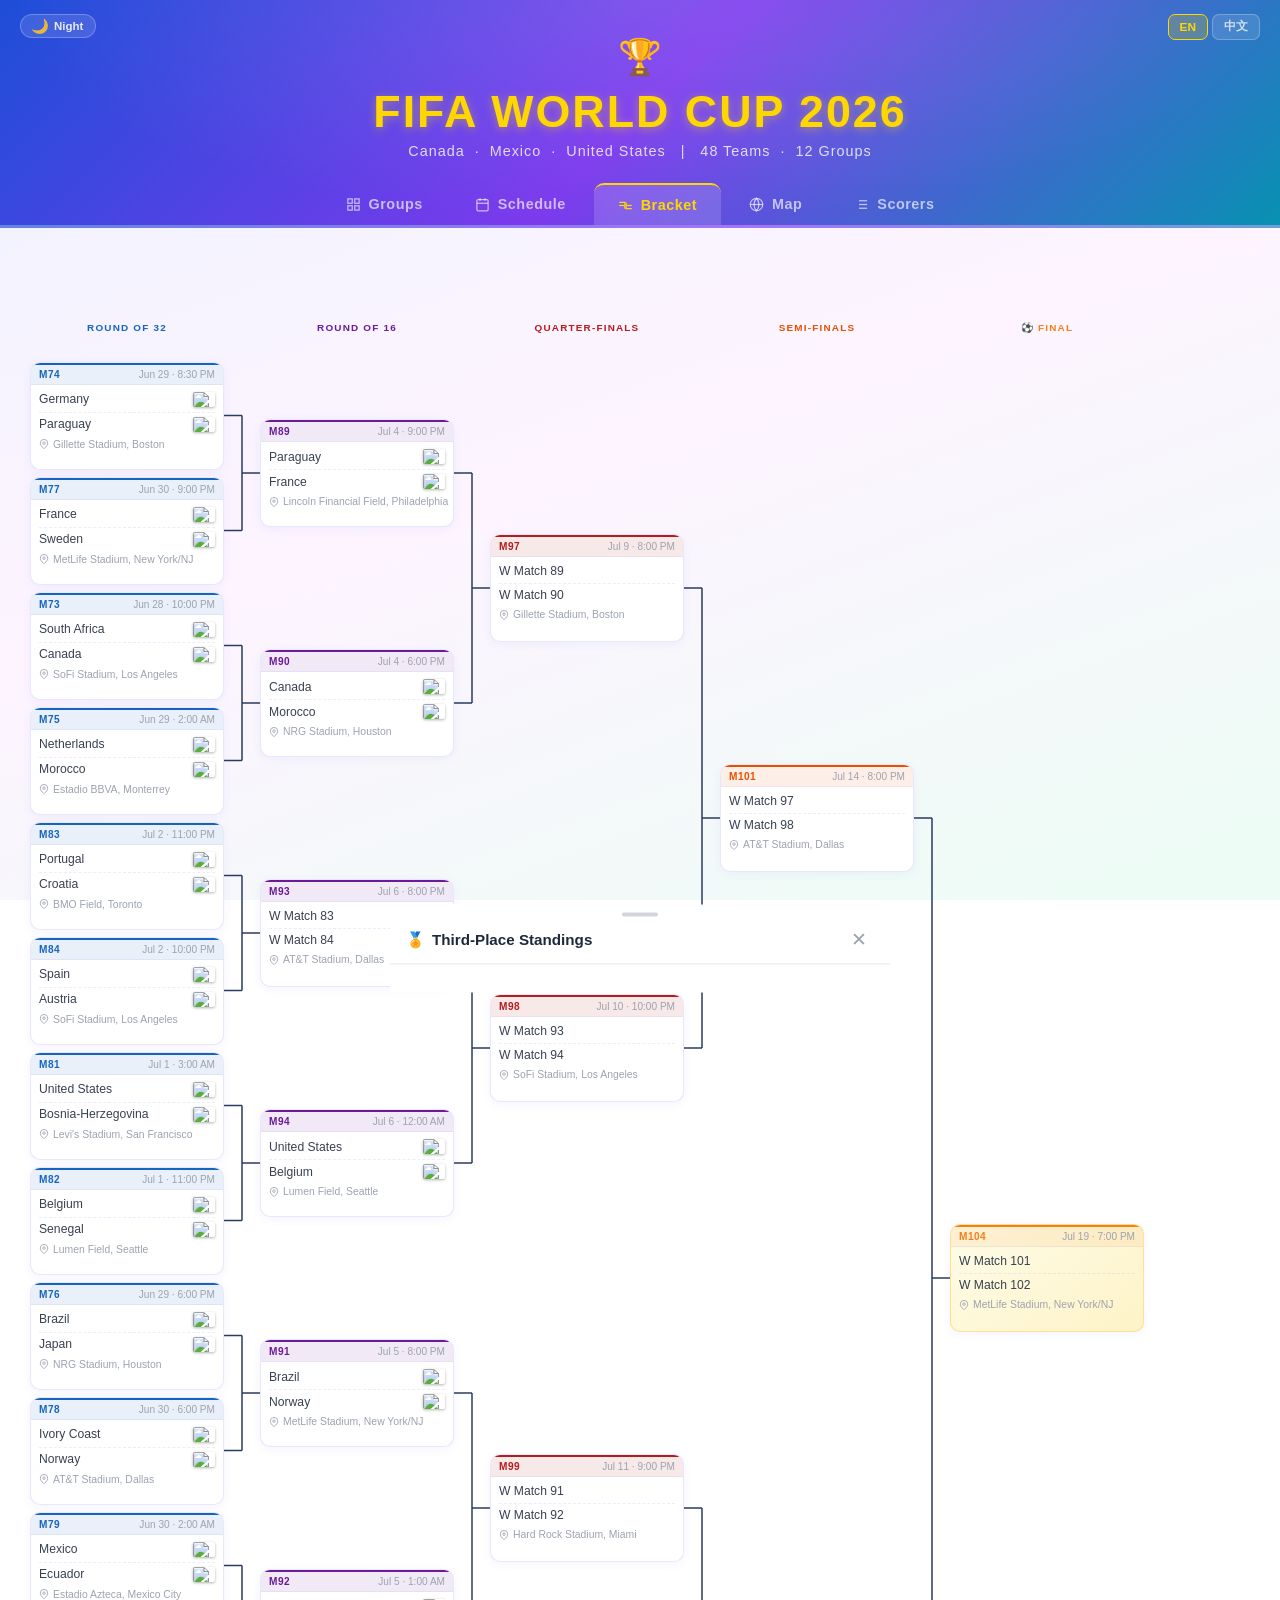
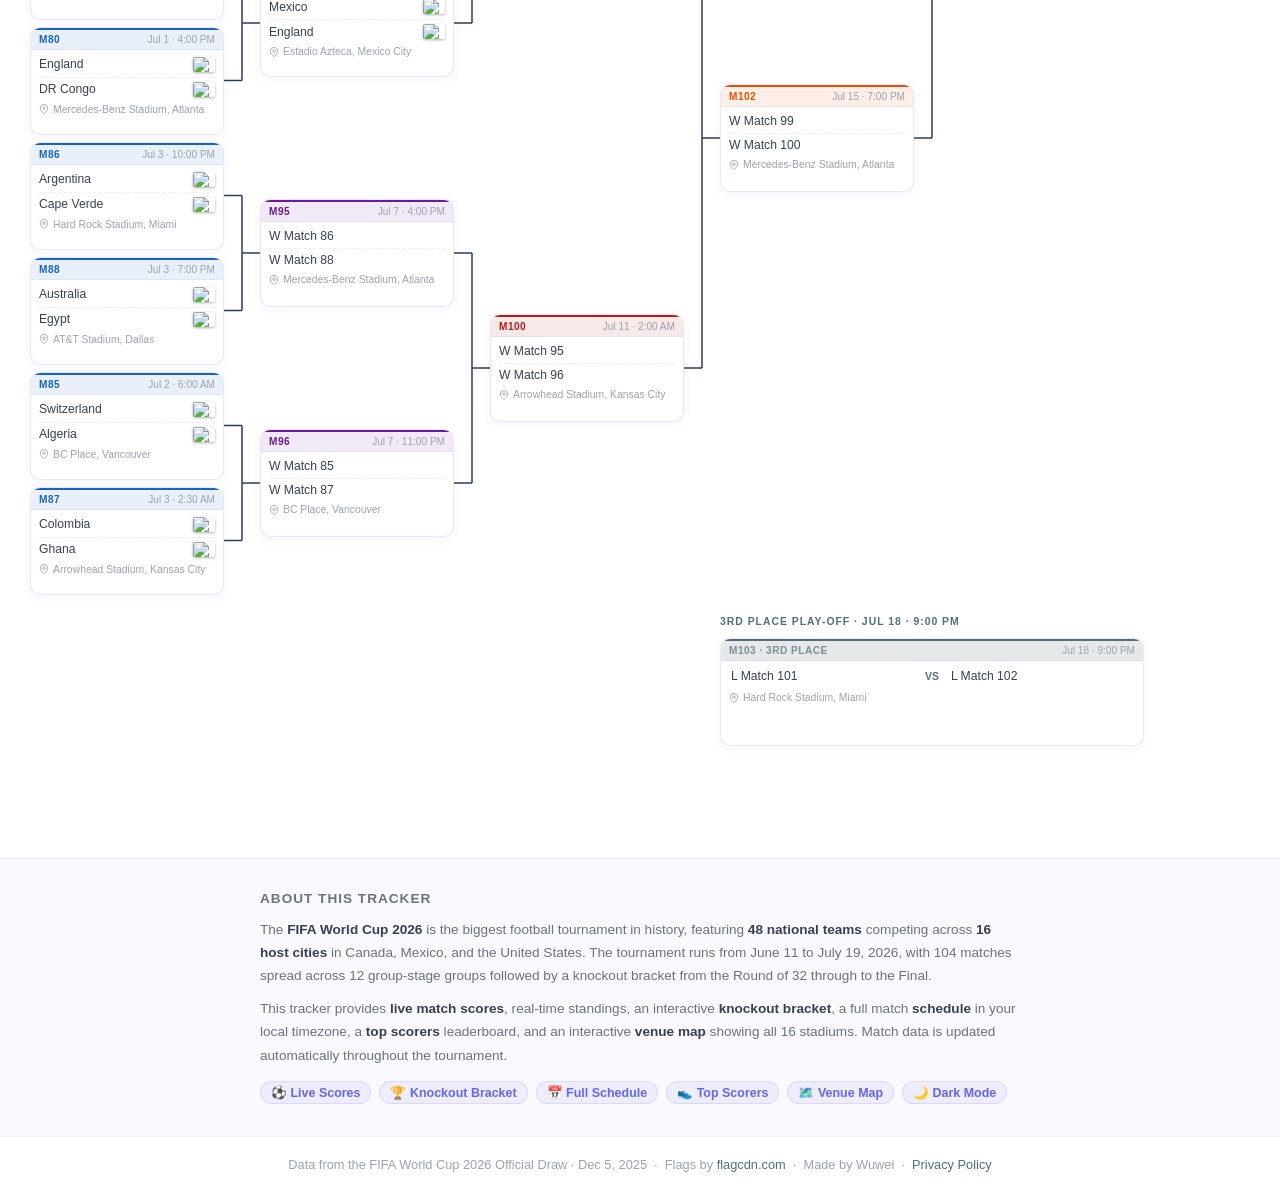
==== commit 88e6720e: "feat: add privacy policy page and static about section for AdSense compliance" ====
--- a/index.html
+++ b/index.html
@@ -1,9 +1,19 @@
 <!DOCTYPE html>
 <html lang="en">
 <head>
+  <!-- Google tag (gtag.js) -->
+  <script async src="https://www.googletagmanager.com/gtag/js?id=G-YJS6015CH2"></script>
+  <script>
+    window.dataLayer = window.dataLayer || [];
+    function gtag(){dataLayer.push(arguments);}
+    gtag('js', new Date());
+    gtag('config', 'G-YJS6015CH2');
+  </script>
   <meta charset="UTF-8" />
   <meta name="viewport" content="width=device-width, initial-scale=1.0" />
-  <title>FIFA World Cup 2026</title>
+  <title>FIFA World Cup 2026 – Live Scores, Bracket & Schedule</title>
+  <meta name="description" content="Follow the 2026 FIFA World Cup live with real-time scores, match schedule, interactive knockout bracket, top scorers, and venue map. 48 teams across Canada, Mexico, and the United States." />
+  <meta name="keywords" content="FIFA World Cup 2026, live scores, bracket, schedule, top scorers, knockout stage, Canada Mexico USA" />
 <link rel="stylesheet" href="css/style.css?v=20260630" />
   <link rel="stylesheet" href="https://unpkg.com/leaflet@1.9.4/dist/leaflet.css" />
   <script async src="https://pagead2.googlesyndication.com/pagead/js/adsbygoogle.js?client=ca-pub-4025123471197693"
@@ -167,10 +177,39 @@
   </div>
 </div>
 
+<section class="site-about">
+  <div class="site-about-inner">
+    <h2>About This Tracker</h2>
+    <p>
+      The <strong>FIFA World Cup 2026</strong> is the biggest football tournament in history,
+      featuring <strong>48 national teams</strong> competing across <strong>16 host cities</strong>
+      in Canada, Mexico, and the United States. The tournament runs from June 11 to July 19, 2026,
+      with 104 matches spread across 12 group-stage groups followed by a knockout bracket from
+      the Round of 32 through to the Final.
+    </p>
+    <p>
+      This tracker provides <strong>live match scores</strong>, real-time standings,
+      an interactive <strong>knockout bracket</strong>, a full match <strong>schedule</strong>
+      in your local timezone, a <strong>top scorers</strong> leaderboard, and an interactive
+      <strong>venue map</strong> showing all 16 stadiums. Match data is updated automatically
+      throughout the tournament.
+    </p>
+    <div class="site-about-features">
+      <span>⚽ Live Scores</span>
+      <span>🏆 Knockout Bracket</span>
+      <span>📅 Full Schedule</span>
+      <span>👟 Top Scorers</span>
+      <span>🗺️ Venue Map</span>
+      <span>🌙 Dark Mode</span>
+    </div>
+  </div>
+</section>
+
 <footer>
   Data from the FIFA World Cup 2026 Official Draw · Dec 5, 2025 &nbsp;·&nbsp;
   Flags by <a href="https://flagcdn.com" style="color:#546e7a;text-decoration:none">flagcdn.com</a>
-  &nbsp;·&nbsp; Made by Wuwei
+  &nbsp;·&nbsp; Made by Wuwei &nbsp;·&nbsp;
+  <a href="privacy.html" style="color:#546e7a;text-decoration:none">Privacy Policy</a>
 </footer>
 
 <!-- FLIGHT PICKER MODAL -->
--- a/css/style.css
+++ b/css/style.css
@@ -307,6 +307,52 @@
 .match-vs { font-size:.75rem; font-weight:700; color:#9ca3af; background:#f3f4f6; padding:3px 8px; border-radius:6px; flex-shrink:0; }
 .match-meta { display:flex; gap:16px; flex-wrap:wrap; }
 .meta-item { display:flex; align-items:center; gap:5px; font-size:.78rem; color:#6b7280; }
+
+/* ── ABOUT SECTION ───────────────────────────── */
+.site-about {
+  background: rgba(99,102,241,.04);
+  border-top: 1px solid rgba(99,102,241,.1);
+  padding: 32px 20px;
+}
+.site-about-inner {
+  max-width: 760px;
+  margin: 0 auto;
+}
+.site-about h2 {
+  font-size: .85rem;
+  font-weight: 700;
+  text-transform: uppercase;
+  letter-spacing: 1px;
+  color: #6b7280;
+  margin-bottom: 12px;
+}
+.site-about p {
+  font-size: .85rem;
+  color: #6b7280;
+  line-height: 1.7;
+  margin-bottom: 10px;
+}
+.site-about strong { color: #374151; }
+.site-about-features {
+  display: flex;
+  flex-wrap: wrap;
+  gap: 8px;
+  margin-top: 14px;
+}
+.site-about-features span {
+  font-size: .78rem;
+  color: #6366f1;
+  background: rgba(99,102,241,.08);
+  border: 1px solid rgba(99,102,241,.15);
+  border-radius: 20px;
+  padding: 3px 10px;
+  font-weight: 600;
+}
+body.night .site-about { background: rgba(255,255,255,.03); border-color: rgba(255,255,255,.07); }
+body.night .site-about h2 { color: #4b5563; }
+body.night .site-about p { color: #4b5563; }
+body.night .site-about strong { color: #6b7280; }
+body.night .site-about-features span { color: #818cf8; background: rgba(129,140,248,.08); border-color: rgba(129,140,248,.15); }
 
 footer { text-align:center; padding:20px; font-size:.8rem; color:#9ca3af; border-top:1px solid rgba(99,102,241,.08); }
 
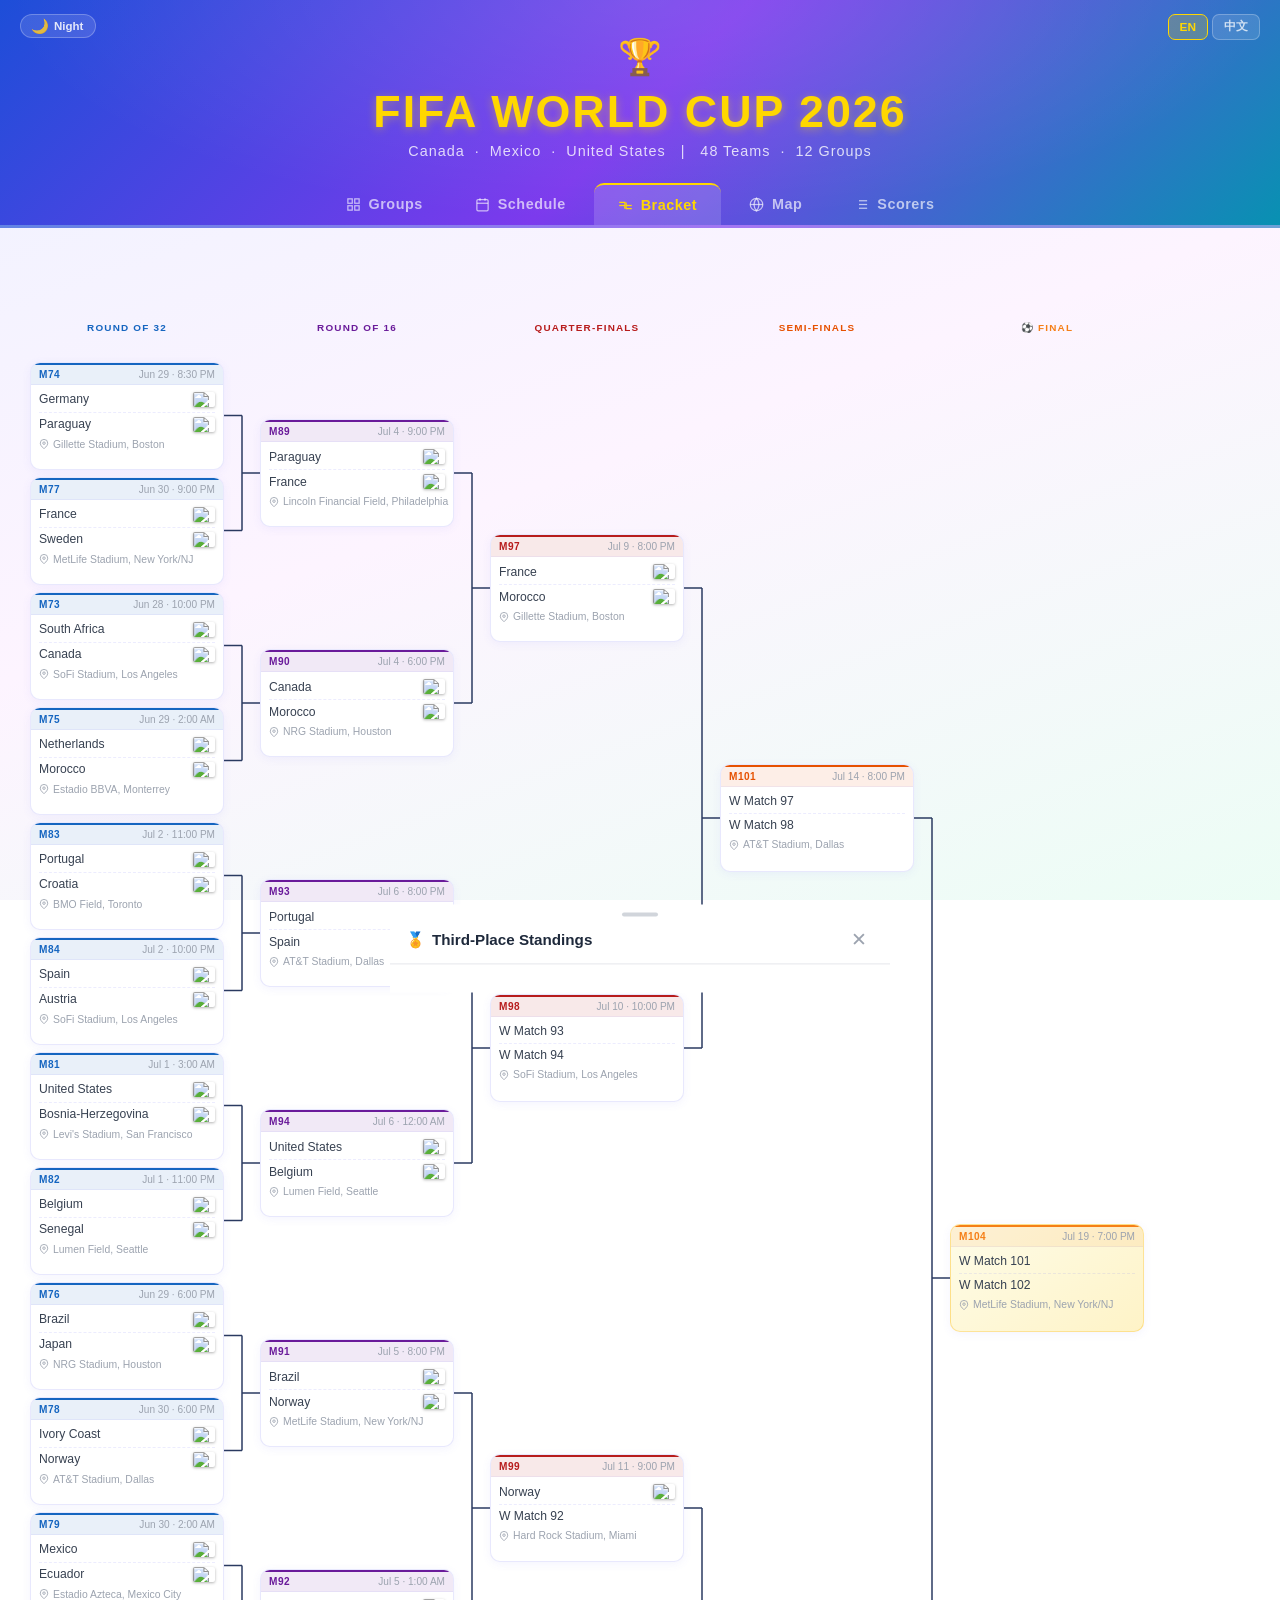
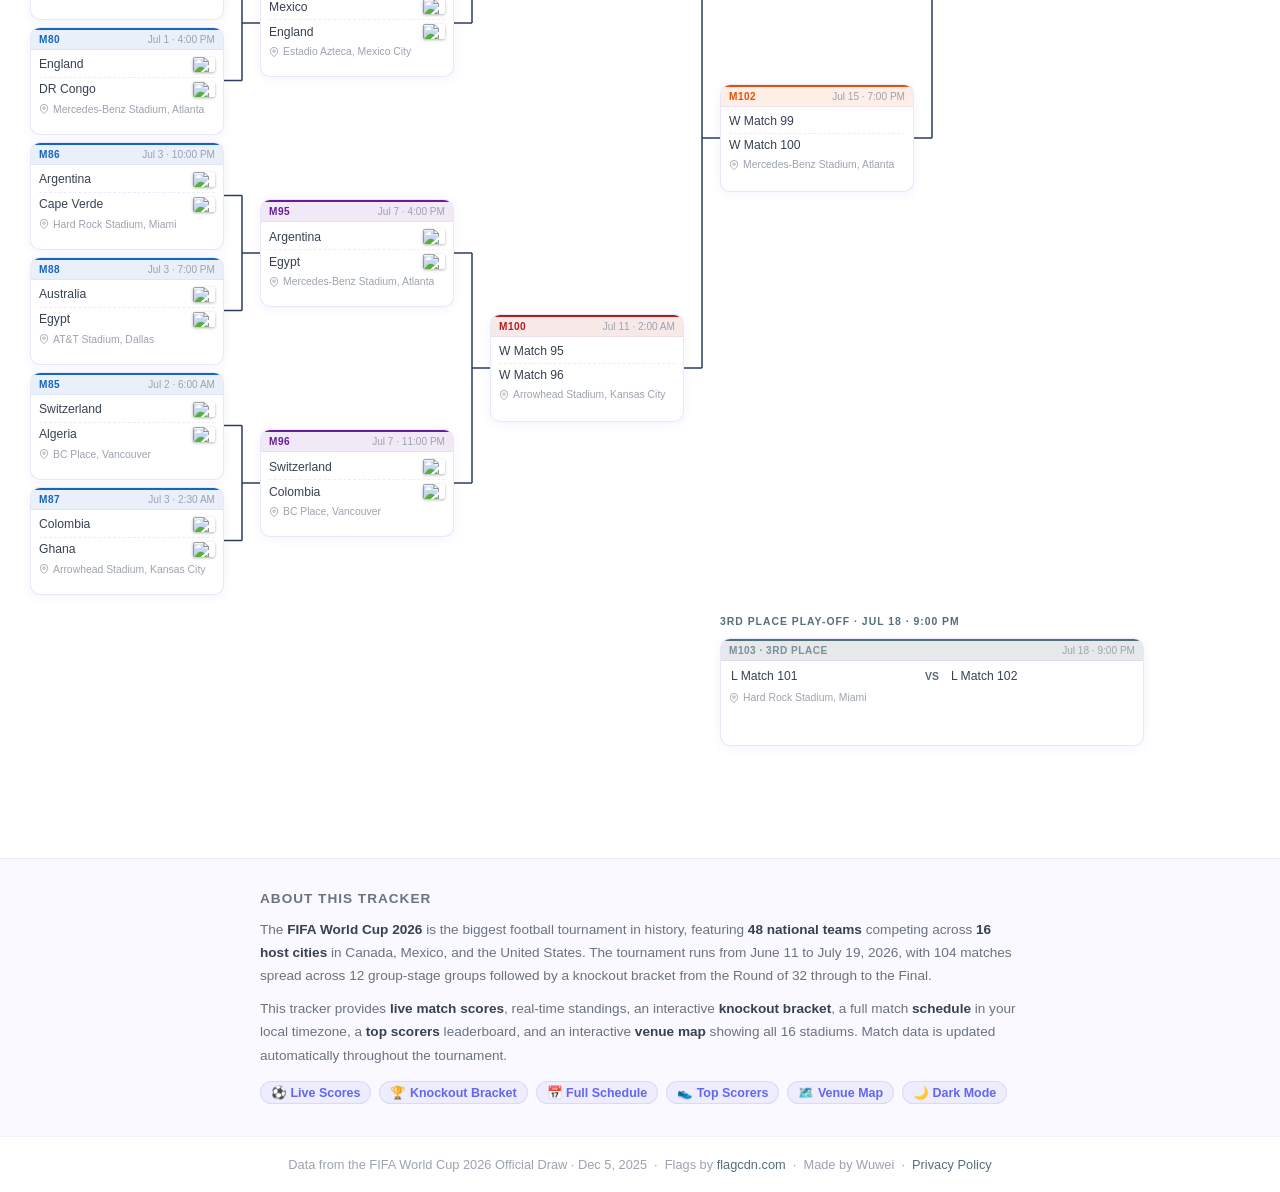
==== commit f4ea6c03: "feat: delay banner for England vs Mexico (R16) kickoff 9 PM EDT Auto-dismisses at match start (01:00" ====
--- a/index.html
+++ b/index.html
@@ -61,6 +61,12 @@
     </button>
   </div>
 </header>
+
+<div id="delay-banner" class="delay-banner">
+  <svg width="15" height="15" fill="none" stroke="currentColor" stroke-width="2.5" viewBox="0 0 24 24" style="flex-shrink:0"><path d="M10.29 3.86L1.82 18a2 2 0 0 0 1.71 3h16.94a2 2 0 0 0 1.71-3L13.71 3.86a2 2 0 0 0-3.42 0z"/><line x1="12" y1="9" x2="12" y2="13"/><line x1="12" y1="17" x2="12.01" y2="17"/></svg>
+  <span id="delay-banner-text"></span>
+  <button class="delay-banner-close" onclick="this.parentElement.style.display='none'" aria-label="Close">&#x2715;</button>
+</div>
 
 <div id="matchday-strip" class="matchday-strip" style="display:none"></div>
 
--- a/css/style.css
+++ b/css/style.css
@@ -893,6 +893,32 @@
   .grid { grid-template-columns: repeat(auto-fill, minmax(300px,1fr)); gap: 16px; }
 }
 
+/* ── Delay / postponement banner ── */
+.delay-banner {
+  display: flex;
+  align-items: center;
+  gap: 10px;
+  background: linear-gradient(90deg, #f59e0b, #d97706);
+  color: #fff;
+  padding: 9px 20px;
+  font-size: .82rem;
+  font-weight: 600;
+  border-bottom: 1px solid rgba(0,0,0,.12);
+}
+.delay-banner-close {
+  margin-left: auto;
+  background: none;
+  border: none;
+  color: rgba(255,255,255,.8);
+  cursor: pointer;
+  font-size: 1.1rem;
+  padding: 0 2px;
+  line-height: 1;
+  flex-shrink: 0;
+}
+.delay-banner-close:hover { color: #fff; }
+body.night .delay-banner { background: linear-gradient(90deg, #b45309, #92400e); }
+
 /* ══════════════════════════════════════════════════════════
    MATCHDAY STRIP
 ══════════════════════════════════════════════════════════ */
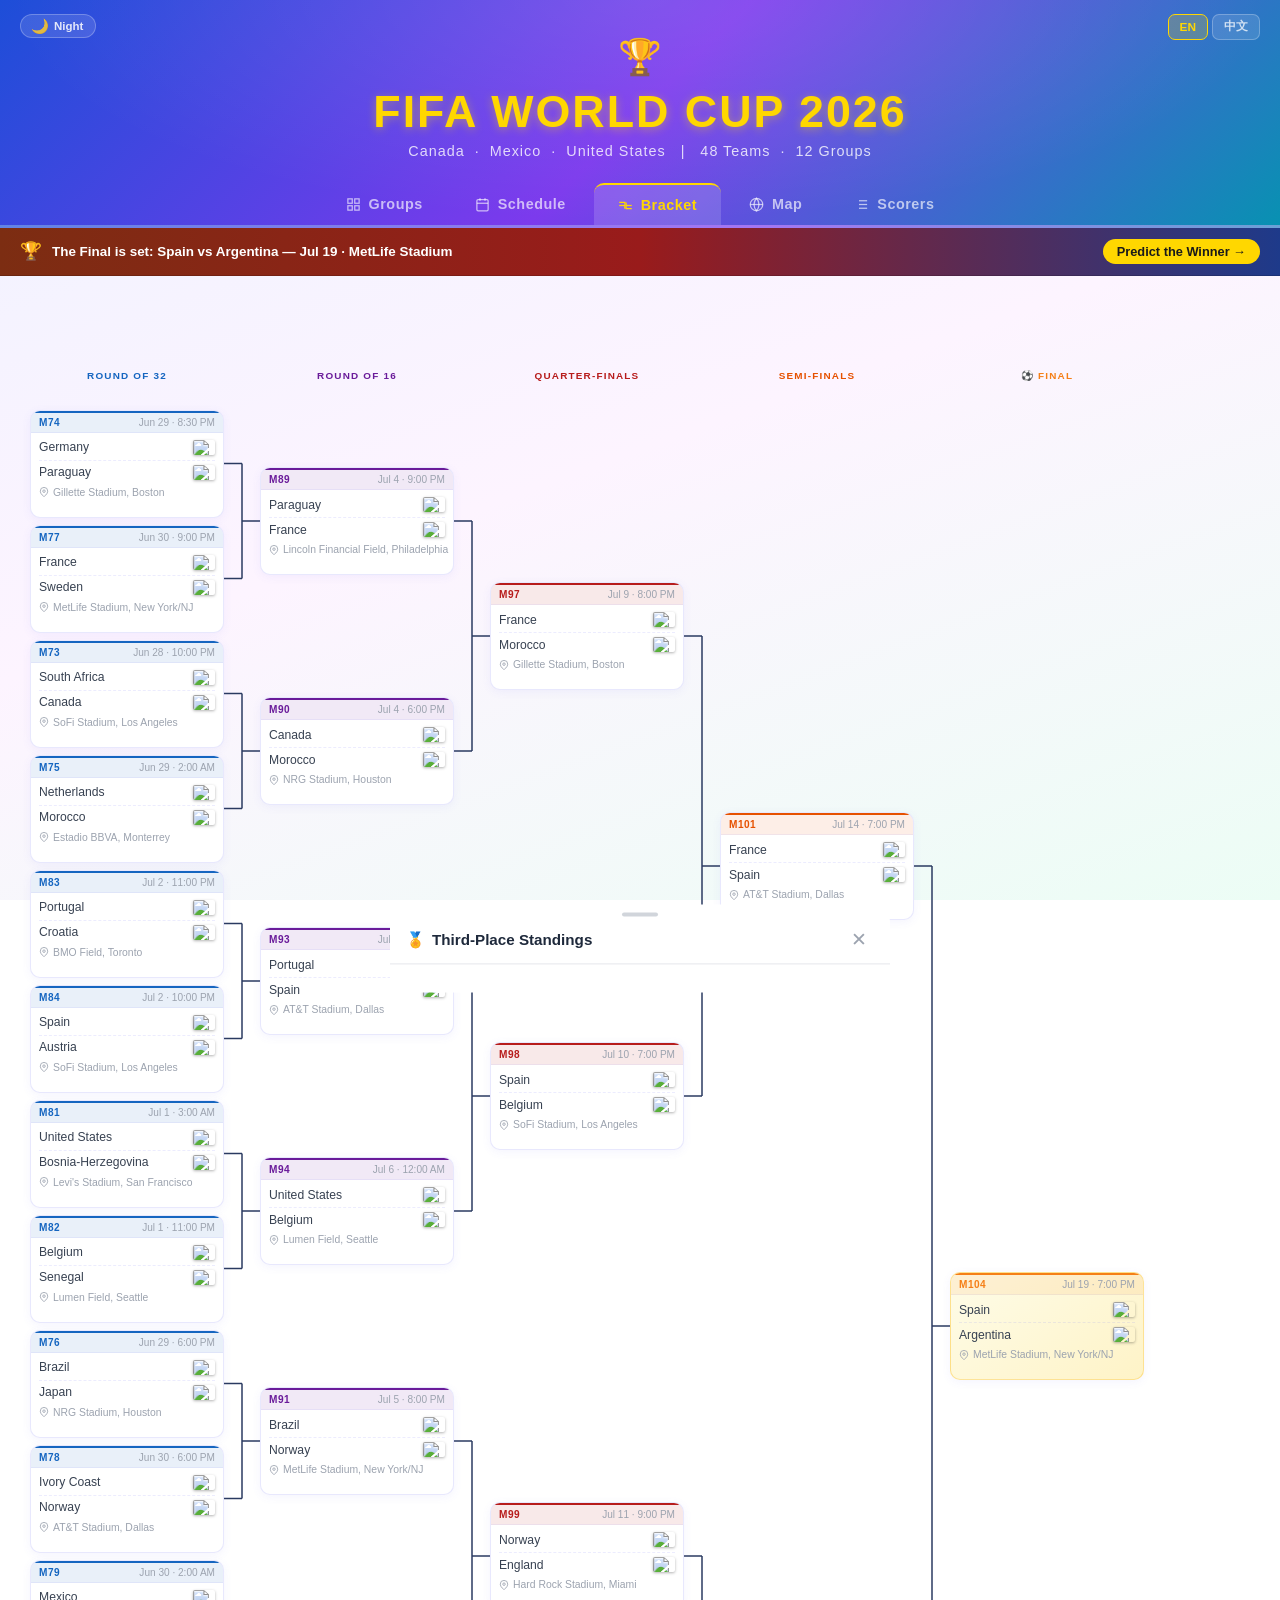
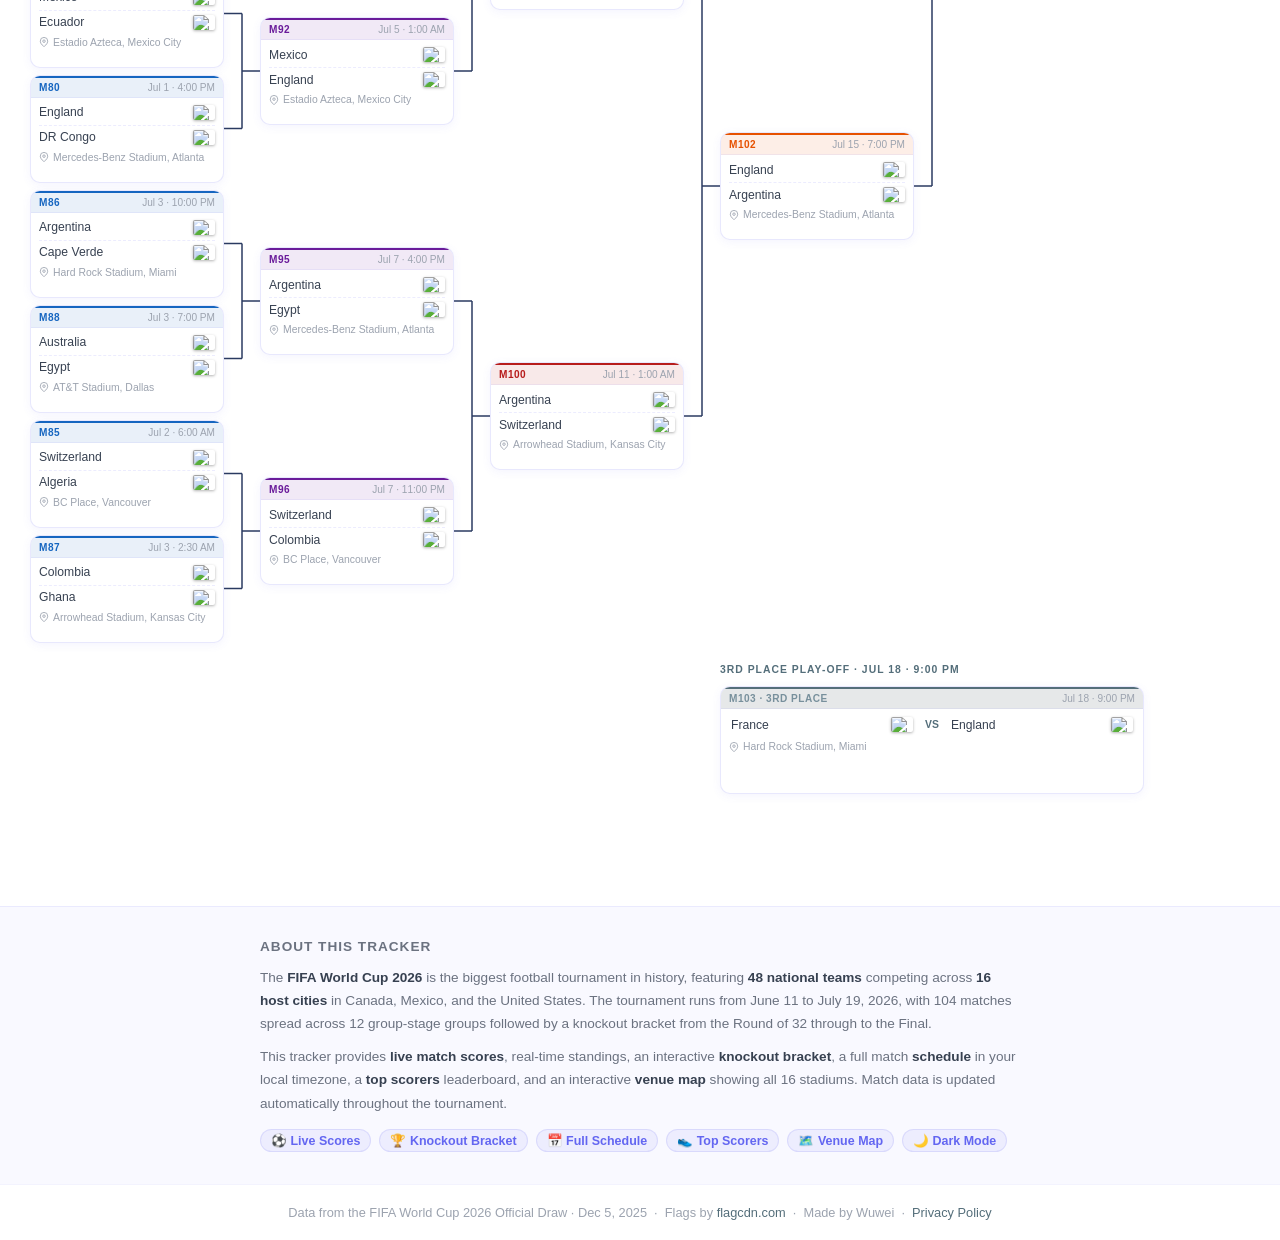
==== commit 1cb16864: "feat: World Cup Final prediction page (Spain vs Argentina) with Firebase placeholder - final.html: v" ====
--- a/index.html
+++ b/index.html
@@ -69,6 +69,12 @@
 </div>
 
 <div id="matchday-strip" class="matchday-strip" style="display:none"></div>
+
+<div class="final-banner" id="finalBanner">
+  <span class="final-banner-trophy">🏆</span>
+  <span id="finalBannerText">The Final is set: <strong>Spain vs Argentina</strong> — Jul 19 · MetLife Stadium</span>
+  <a href="final.html" class="final-banner-btn" id="finalBannerBtn">Predict the Winner →</a>
+</div>
 
 <main>
 
--- a/css/style.css
+++ b/css/style.css
@@ -919,6 +919,36 @@
 .delay-banner-close:hover { color: #fff; }
 body.night .delay-banner { background: linear-gradient(90deg, #b45309, #92400e); }
 
+/* ── FINAL BANNER ── */
+.final-banner {
+  display: flex;
+  align-items: center;
+  gap: 10px;
+  background: linear-gradient(90deg, #7c2d12, #991b1b, #1e3a8a);
+  color: #fff;
+  padding: 11px 20px;
+  font-size: .84rem;
+  font-weight: 600;
+  border-bottom: 1px solid rgba(0,0,0,.15);
+  flex-wrap: wrap;
+}
+.final-banner-trophy { font-size: 1.1rem; flex-shrink: 0; }
+.final-banner-btn {
+  margin-left: auto;
+  background: #ffd700;
+  color: #1a1a1a;
+  text-decoration: none;
+  padding: 5px 14px;
+  border-radius: 50px;
+  font-size: .8rem;
+  font-weight: 700;
+  white-space: nowrap;
+  transition: background .15s;
+  flex-shrink: 0;
+}
+.final-banner-btn:hover { background: #ffe033; }
+body.night .final-banner { background: linear-gradient(90deg, #450a0a, #7f1d1d, #0f2464); }
+
 /* ══════════════════════════════════════════════════════════
    MATCHDAY STRIP
 ══════════════════════════════════════════════════════════ */
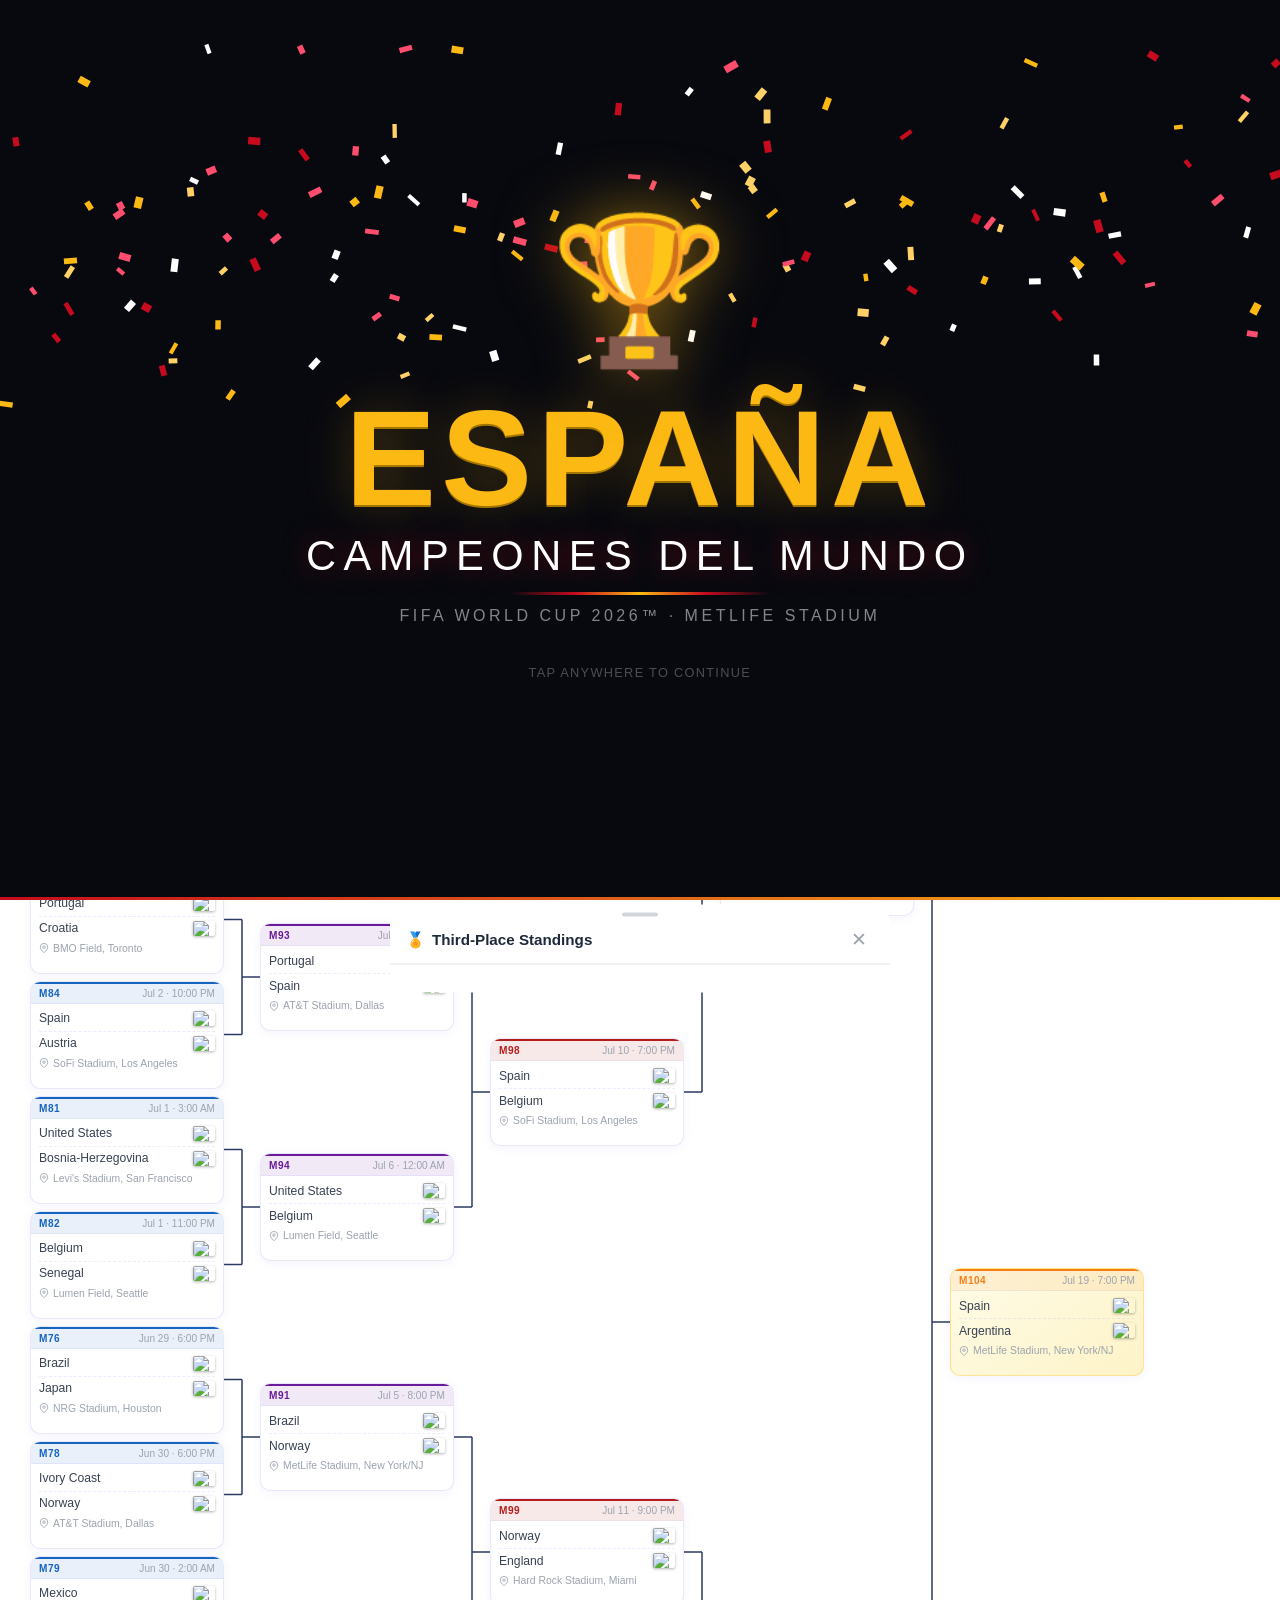
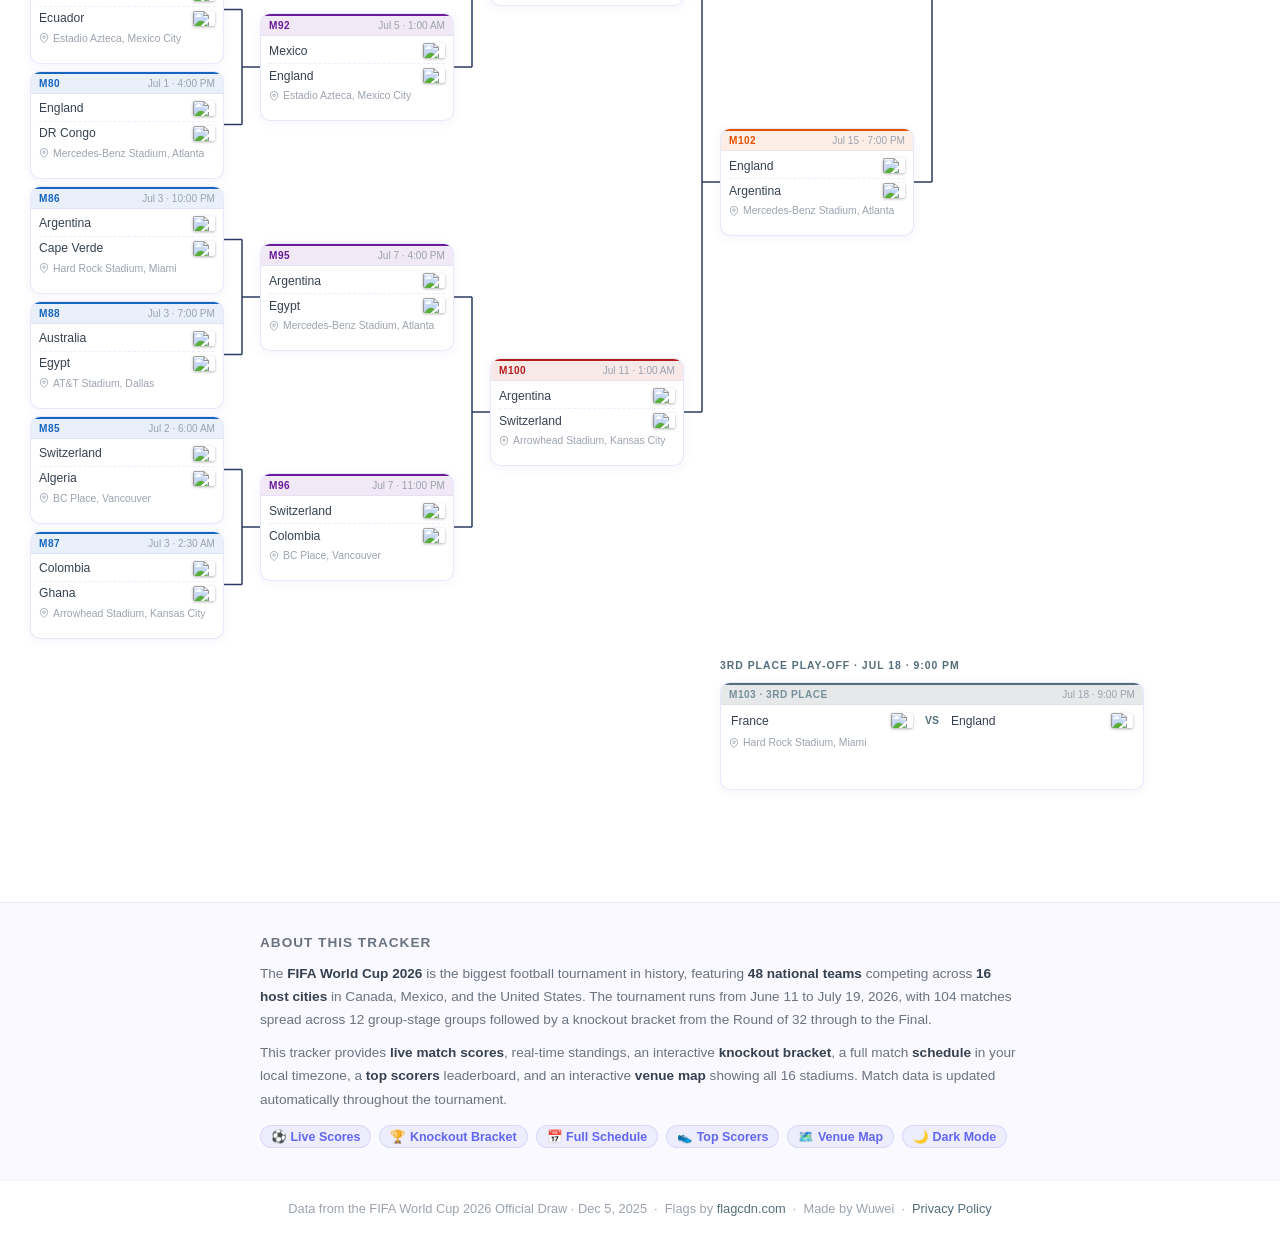
==== commit 5c081067: "feat: Spain champion splash screen + Final result (Spain 1-0 Argentina AET, 106' Ferran Torres)" ====
--- a/index.html
+++ b/index.html
@@ -21,6 +21,173 @@
 </head>
 <body>
 <script>if(localStorage.getItem('wc_theme')==='night')document.body.classList.add('night');</script>
+<style>
+#spain-splash {
+  position: fixed; inset: 0; z-index: 9999;
+  background: #08090f;
+  display: flex; flex-direction: column;
+  align-items: center; justify-content: center;
+  cursor: pointer;
+  transition: opacity 0.7s ease;
+}
+#spain-splash.fade-out { opacity: 0; pointer-events: none; }
+#confetti-canvas {
+  position: absolute; inset: 0; width: 100%; height: 100%; pointer-events: none;
+}
+.splash-inner {
+  position: relative; z-index: 1;
+  display: flex; flex-direction: column; align-items: center;
+  gap: 0; text-align: center; padding: 0 1rem;
+  animation: splashIn 0.7s cubic-bezier(.22,1,.36,1) both;
+}
+@keyframes splashIn {
+  from { opacity: 0; transform: scale(.88) translateY(24px); }
+  to   { opacity: 1; transform: scale(1) translateY(0); }
+}
+.splash-trophy {
+  font-size: clamp(5rem, 16vw, 9rem);
+  line-height: 1;
+  filter: drop-shadow(0 0 32px #fdb91380);
+  animation: trophyPulse 2s ease-in-out infinite;
+}
+@keyframes trophyPulse {
+  0%,100% { filter: drop-shadow(0 0 24px #fdb91360); }
+  50%      { filter: drop-shadow(0 0 48px #fdb913cc); }
+}
+.splash-title {
+  font-family: "Impact", "Arial Black", "Helvetica Neue", sans-serif;
+  font-size: clamp(3.5rem, 14vw, 8.5rem);
+  font-weight: 900; letter-spacing: .04em;
+  color: #FDB913;
+  text-shadow: 0 2px 0 #a37600, 0 0 48px #fdb91340;
+  line-height: 1; margin-top: .2em;
+}
+.splash-subtitle {
+  font-family: "Impact", "Arial Black", "Helvetica Neue", sans-serif;
+  font-size: clamp(1.1rem, 4.5vw, 2.6rem);
+  letter-spacing: .18em;
+  color: #fff;
+  text-shadow: 0 0 24px #C60B1E88;
+  margin-top: .15em;
+}
+.splash-divider {
+  width: clamp(120px, 40vw, 260px); height: 3px;
+  background: linear-gradient(90deg, transparent, #C60B1E, #FDB913, #C60B1E, transparent);
+  margin: .7em auto;
+  border-radius: 2px;
+}
+.splash-tournament {
+  font-family: "Arial", sans-serif;
+  font-size: clamp(.75rem, 2.2vw, 1rem);
+  letter-spacing: .22em; text-transform: uppercase;
+  color: rgba(255,255,255,.5);
+  margin-top: .1em;
+}
+.splash-hint {
+  margin-top: 2.5rem;
+  font-family: "Arial", sans-serif;
+  font-size: .8rem; letter-spacing: .1em; text-transform: uppercase;
+  color: rgba(255,255,255,.28);
+  animation: hintBlink 2s ease-in-out infinite;
+}
+@keyframes hintBlink { 0%,100% { opacity:.28; } 50% { opacity:.6; } }
+.splash-progress {
+  position: absolute; bottom: 0; left: 0; right: 0; height: 3px;
+  background: rgba(255,255,255,.1);
+}
+.splash-progress-fill {
+  height: 100%;
+  background: linear-gradient(90deg, #C60B1E, #FDB913);
+  width: 0%;
+  transition: width linear;
+}
+</style>
+
+<div id="spain-splash" onclick="dismissSplash()">
+  <canvas id="confetti-canvas"></canvas>
+  <div class="splash-inner">
+    <div class="splash-trophy">🏆</div>
+    <div class="splash-title">ESPAÑA</div>
+    <div class="splash-subtitle">CAMPEONES DEL MUNDO</div>
+    <div class="splash-divider"></div>
+    <div class="splash-tournament">FIFA World Cup 2026™ · MetLife Stadium</div>
+    <div class="splash-hint">Tap anywhere to continue</div>
+  </div>
+  <div class="splash-progress"><div class="splash-progress-fill" id="splashBar"></div></div>
+</div>
+
+<script>
+(function () {
+  var SPLASH_KEY = 'wc_spain_champion_2026';
+  var splash = document.getElementById('spain-splash');
+
+  if (sessionStorage.getItem(SPLASH_KEY)) {
+    splash.style.display = 'none';
+    return;
+  }
+
+  /* ── confetti ── */
+  var canvas = document.getElementById('confetti-canvas');
+  var ctx = canvas.getContext('2d');
+  var W, H, particles = [], raf;
+  var COLORS = ['#C60B1E','#FDB913','#ffffff','#ff4d6d','#ffd166'];
+
+  function resize() {
+    W = canvas.width  = window.innerWidth;
+    H = canvas.height = window.innerHeight;
+  }
+  resize();
+  window.addEventListener('resize', resize);
+
+  function makeParticle() {
+    return {
+      x: Math.random() * W,
+      y: Math.random() * -H * .2,
+      w: 7 + Math.random() * 7,
+      h: 4 + Math.random() * 4,
+      color: COLORS[Math.floor(Math.random() * COLORS.length)],
+      angle: Math.random() * Math.PI * 2,
+      spin:  (Math.random() - .5) * .18,
+      vx:   (Math.random() - .5) * 1.8,
+      vy:    2.2 + Math.random() * 2.8,
+    };
+  }
+
+  for (var i = 0; i < 140; i++) particles.push(makeParticle());
+
+  function drawConfetti() {
+    ctx.clearRect(0, 0, W, H);
+    particles.forEach(function(p) {
+      ctx.save();
+      ctx.translate(p.x, p.y);
+      ctx.rotate(p.angle);
+      ctx.fillStyle = p.color;
+      ctx.fillRect(-p.w/2, -p.h/2, p.w, p.h);
+      ctx.restore();
+      p.x  += p.vx; p.y += p.vy; p.angle += p.spin;
+      if (p.y > H + 20) { Object.assign(p, makeParticle()); p.y = -10; }
+    });
+    raf = requestAnimationFrame(drawConfetti);
+  }
+  drawConfetti();
+
+  /* ── progress bar & auto-dismiss ── */
+  var DURATION = 5000;
+  var bar = document.getElementById('splashBar');
+  bar.style.transitionDuration = DURATION + 'ms';
+  requestAnimationFrame(function() { bar.style.width = '100%'; });
+
+  var timer = setTimeout(dismissSplash, DURATION);
+
+  window.dismissSplash = function() {
+    clearTimeout(timer);
+    cancelAnimationFrame(raf);
+    splash.classList.add('fade-out');
+    sessionStorage.setItem(SPLASH_KEY, '1');
+    setTimeout(function() { splash.style.display = 'none'; }, 700);
+  };
+})();
+</script>
 
 <header>
   <div class="theme-toggle">
@@ -72,8 +239,7 @@
 
 <div class="final-banner" id="finalBanner">
   <span class="final-banner-trophy">🏆</span>
-  <span id="finalBannerText">The Final is set: <strong>Spain vs Argentina</strong> — Jul 19 · MetLife Stadium</span>
-  <a href="final.html" class="final-banner-btn" id="finalBannerBtn">Predict the Winner →</a>
+  <span id="finalBannerText"><strong>España</strong> are the 2026 FIFA World Cup Champions! &nbsp;·&nbsp; Final: Spain 1–0 Argentina (AET)</span>
 </div>
 
 <main>
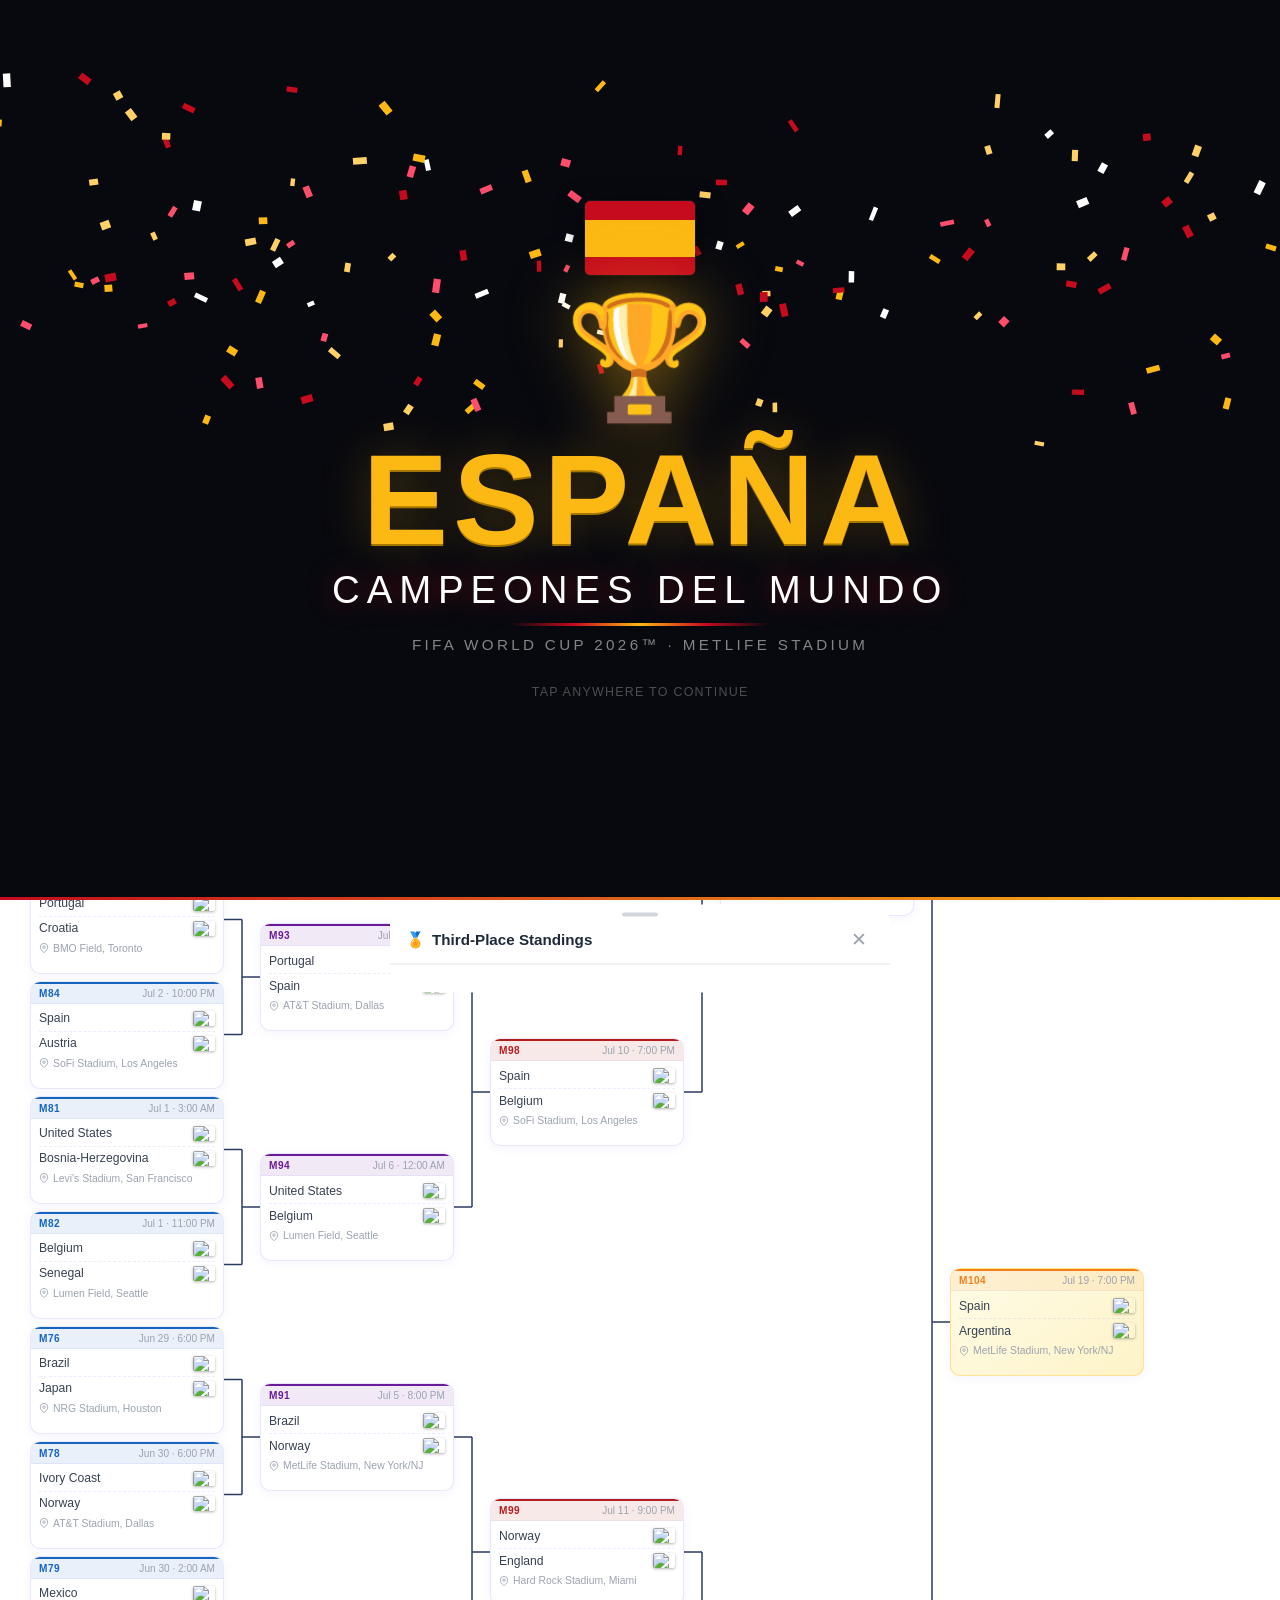
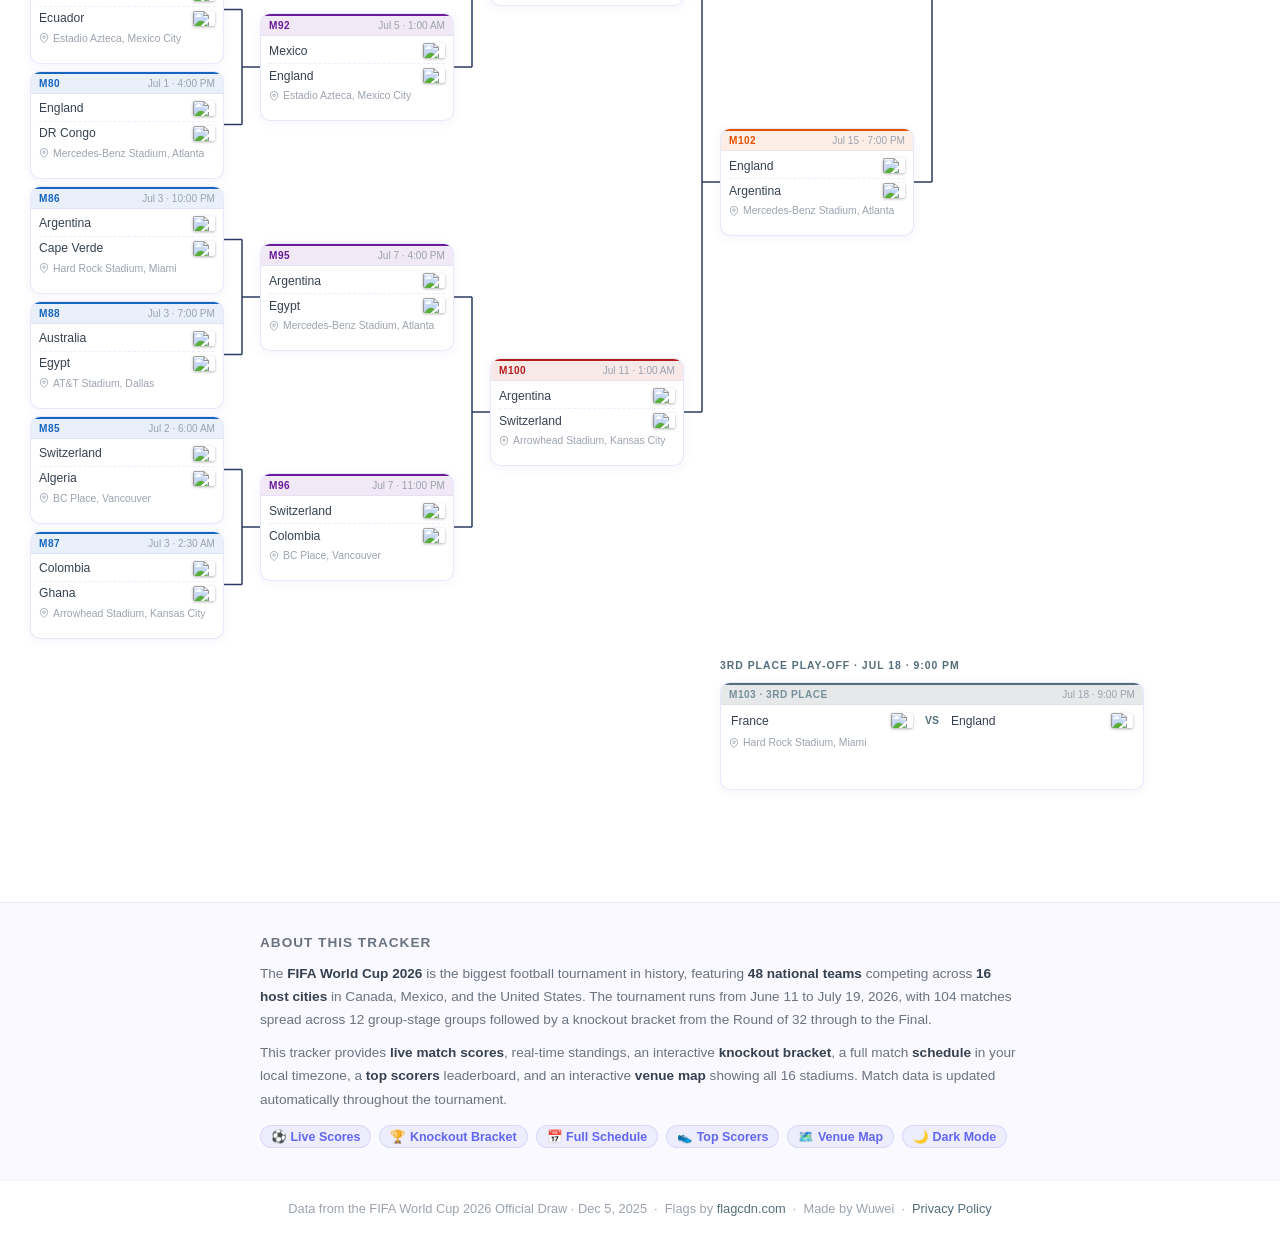
==== commit a3e4a667: "fix: splash auto-dismiss bug + add Spain flag CSS element" ====
--- a/index.html
+++ b/index.html
@@ -44,11 +44,22 @@
   from { opacity: 0; transform: scale(.88) translateY(24px); }
   to   { opacity: 1; transform: scale(1) translateY(0); }
 }
+.splash-flag {
+  display: flex; flex-direction: column;
+  width: clamp(72px, 16vw, 110px);
+  height: clamp(48px, 11vw, 74px);
+  border-radius: 5px; overflow: hidden;
+  box-shadow: 0 6px 28px rgba(0,0,0,.6), 0 0 0 1px rgba(255,255,255,.08);
+  margin-bottom: .6em;
+}
+.splash-flag-red    { background: #C60B1E; flex: 1; }
+.splash-flag-yellow { background: #FDB913; flex: 2; }
 .splash-trophy {
-  font-size: clamp(5rem, 16vw, 9rem);
+  font-size: clamp(4rem, 13vw, 7.5rem);
   line-height: 1;
   filter: drop-shadow(0 0 32px #fdb91380);
   animation: trophyPulse 2s ease-in-out infinite;
+  margin-top: .1em;
 }
 @keyframes trophyPulse {
   0%,100% { filter: drop-shadow(0 0 24px #fdb91360); }
@@ -56,37 +67,36 @@
 }
 .splash-title {
   font-family: "Impact", "Arial Black", "Helvetica Neue", sans-serif;
-  font-size: clamp(3.5rem, 14vw, 8.5rem);
+  font-size: clamp(3.2rem, 13vw, 8rem);
   font-weight: 900; letter-spacing: .04em;
   color: #FDB913;
   text-shadow: 0 2px 0 #a37600, 0 0 48px #fdb91340;
-  line-height: 1; margin-top: .2em;
+  line-height: 1; margin-top: .15em;
 }
 .splash-subtitle {
   font-family: "Impact", "Arial Black", "Helvetica Neue", sans-serif;
-  font-size: clamp(1.1rem, 4.5vw, 2.6rem);
+  font-size: clamp(1rem, 4vw, 2.4rem);
   letter-spacing: .18em;
   color: #fff;
   text-shadow: 0 0 24px #C60B1E88;
-  margin-top: .15em;
+  margin-top: .12em;
 }
 .splash-divider {
   width: clamp(120px, 40vw, 260px); height: 3px;
   background: linear-gradient(90deg, transparent, #C60B1E, #FDB913, #C60B1E, transparent);
-  margin: .7em auto;
+  margin: .65em auto;
   border-radius: 2px;
 }
 .splash-tournament {
   font-family: "Arial", sans-serif;
-  font-size: clamp(.75rem, 2.2vw, 1rem);
+  font-size: clamp(.7rem, 2vw, .95rem);
   letter-spacing: .22em; text-transform: uppercase;
   color: rgba(255,255,255,.5);
-  margin-top: .1em;
 }
 .splash-hint {
-  margin-top: 2.5rem;
+  margin-top: 2rem;
   font-family: "Arial", sans-serif;
-  font-size: .8rem; letter-spacing: .1em; text-transform: uppercase;
+  font-size: .78rem; letter-spacing: .1em; text-transform: uppercase;
   color: rgba(255,255,255,.28);
   animation: hintBlink 2s ease-in-out infinite;
 }
@@ -106,6 +116,11 @@
 <div id="spain-splash" onclick="dismissSplash()">
   <canvas id="confetti-canvas"></canvas>
   <div class="splash-inner">
+    <div class="splash-flag">
+      <div class="splash-flag-red"></div>
+      <div class="splash-flag-yellow"></div>
+      <div class="splash-flag-red"></div>
+    </div>
     <div class="splash-trophy">🏆</div>
     <div class="splash-title">ESPAÑA</div>
     <div class="splash-subtitle">CAMPEONES DEL MUNDO</div>
@@ -173,19 +188,22 @@
 
   /* ── progress bar & auto-dismiss ── */
   var DURATION = 5000;
-  var bar = document.getElementById('splashBar');
-  bar.style.transitionDuration = DURATION + 'ms';
-  requestAnimationFrame(function() { bar.style.width = '100%'; });
-
-  var timer = setTimeout(dismissSplash, DURATION);
-
-  window.dismissSplash = function() {
+
+  function dismiss() {
     clearTimeout(timer);
     cancelAnimationFrame(raf);
     splash.classList.add('fade-out');
     sessionStorage.setItem(SPLASH_KEY, '1');
     setTimeout(function() { splash.style.display = 'none'; }, 700);
-  };
+  }
+
+  window.dismissSplash = dismiss;
+
+  var bar = document.getElementById('splashBar');
+  bar.style.transitionDuration = DURATION + 'ms';
+  requestAnimationFrame(function() { bar.style.width = '100%'; });
+
+  var timer = setTimeout(dismiss, DURATION);
 })();
 </script>
 
